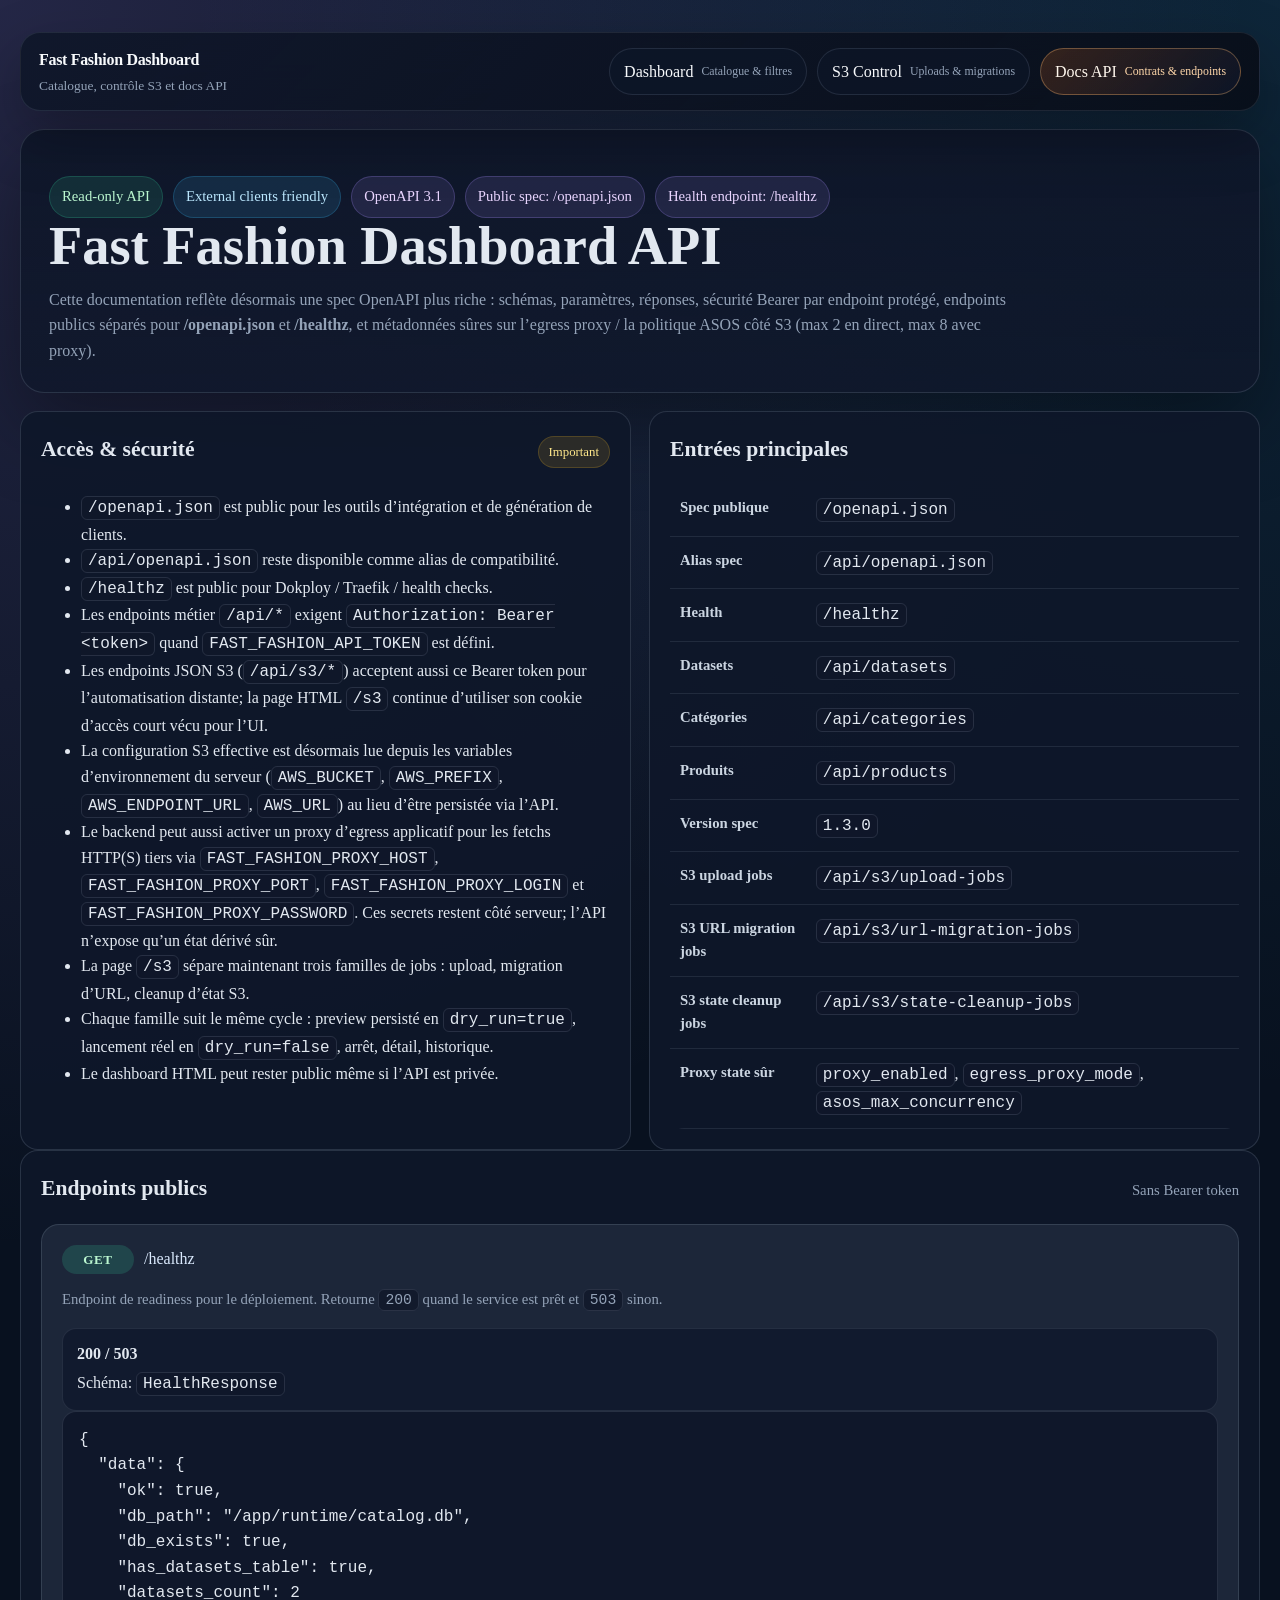
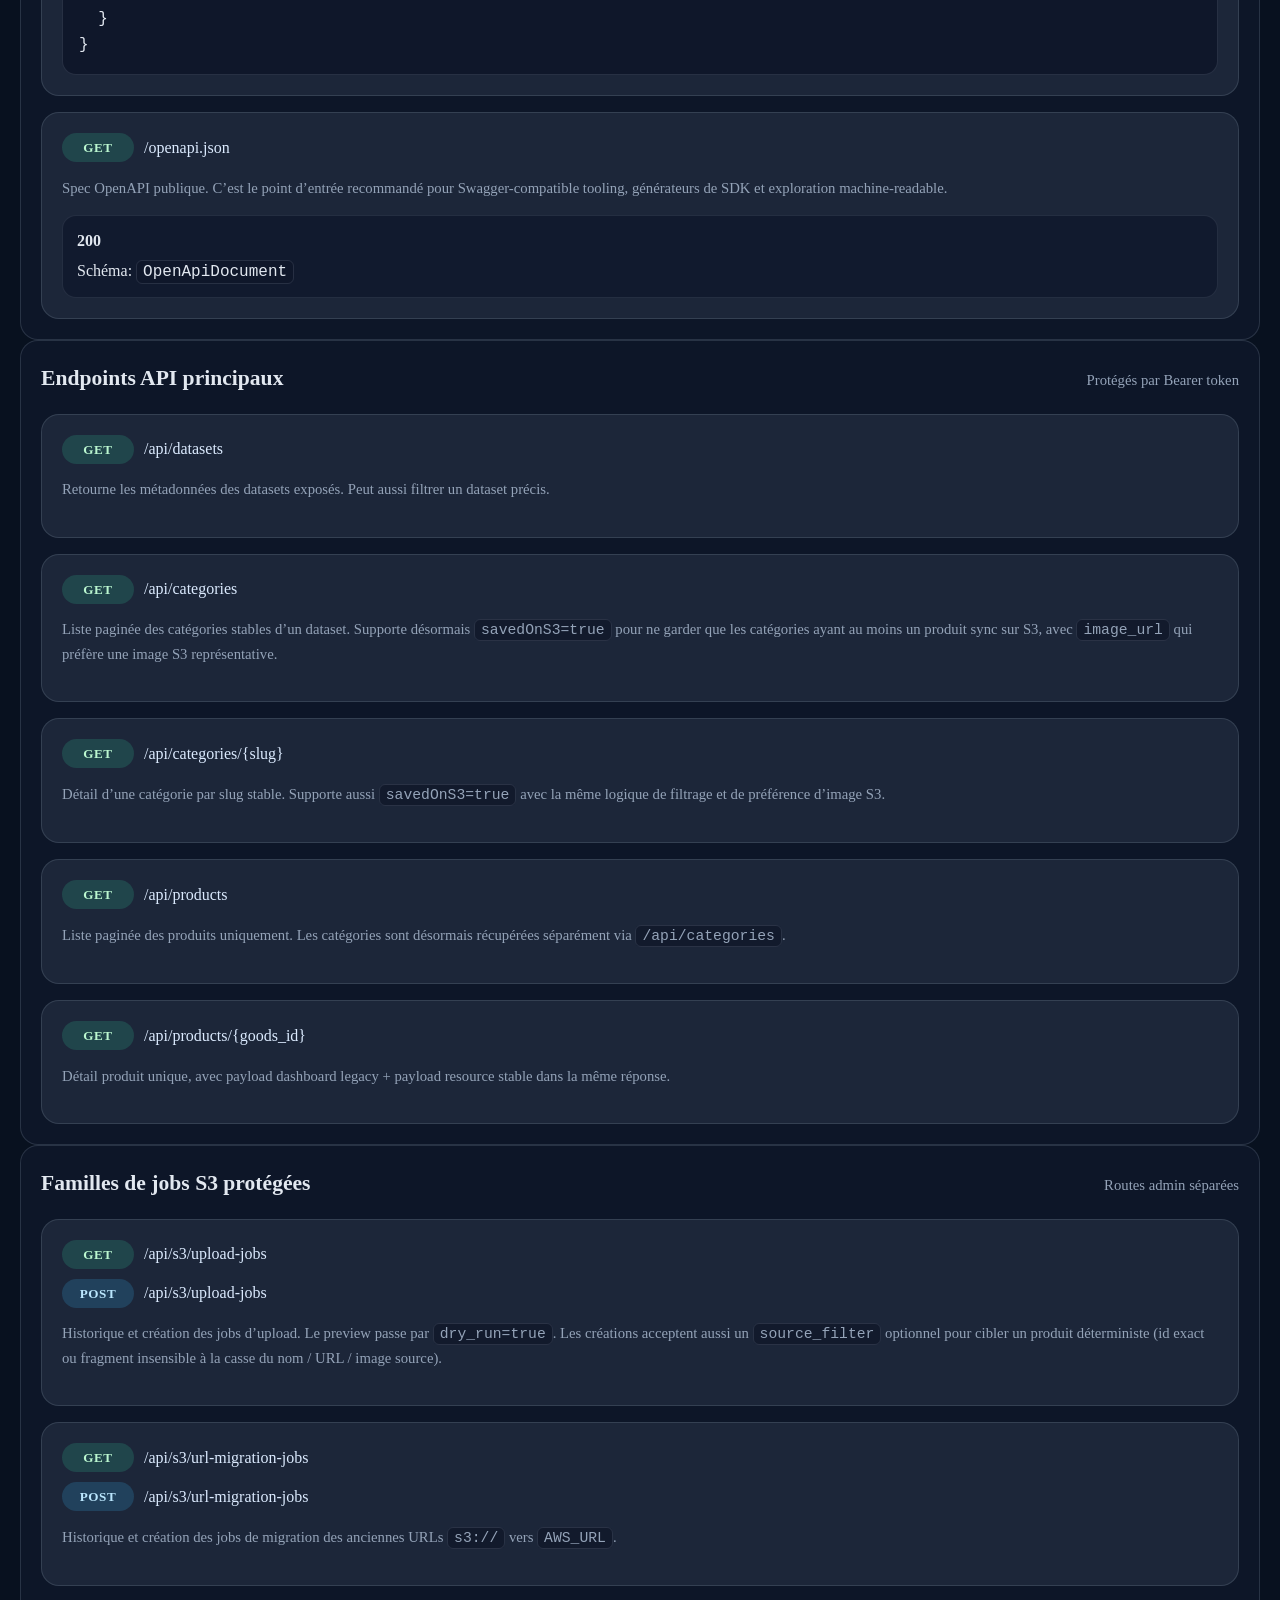
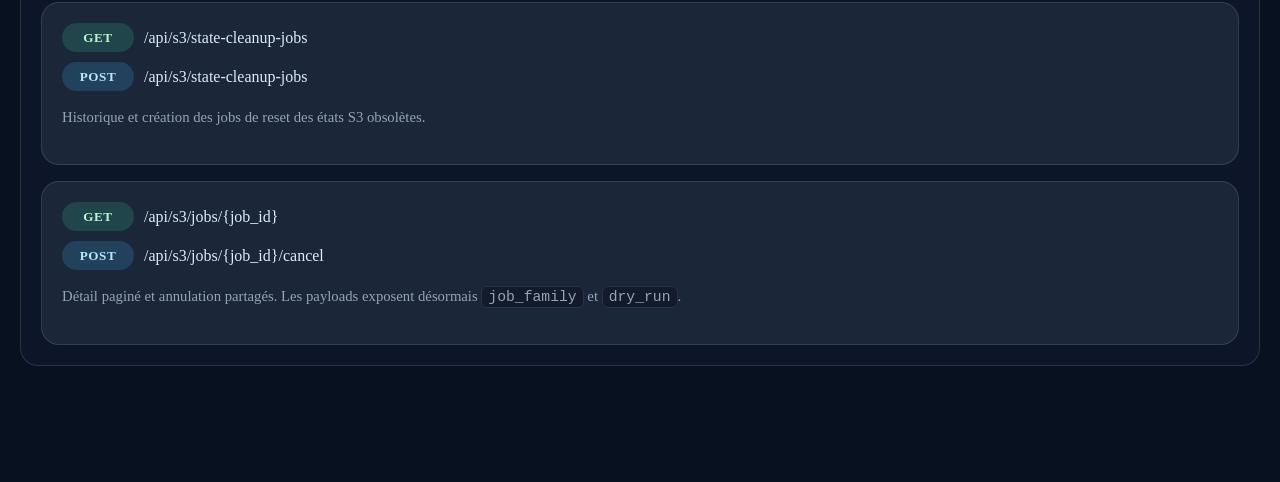
==== docs.html @ 56317b84 "Raise ASOS proxy concurrency cap to 8" ====
<!doctype html>
<html lang="fr">
  <head>
    <meta charset="utf-8" />
    <meta name="viewport" content="width=device-width, initial-scale=1" />
    <title>Fast Fashion Dashboard API Docs</title>
    <link rel="stylesheet" href="./shared-ui.css?v=20260529-2" />
    <style>
      :root {
        color-scheme: dark;
        --bg: #08111f;
        --panel: rgba(15, 23, 42, 0.92);
        --panel-2: rgba(30, 41, 59, 0.92);
        --line: rgba(148, 163, 184, 0.2);
        --text: #e2e8f0;
        --muted: #94a3b8;
        --accent: #a78bfa;
        --accent-2: #38bdf8;
        --code: #0f172a;
        --ok: #34d399;
        --warn: #fbbf24;
      }
      * { box-sizing: border-box; }
      body {
        margin: 0;
        padding: 32px 20px 60px;
        font-family: "Iowan Old Style", "Palatino Linotype", "Book Antiqua", Palatino, Georgia, serif;
        background:
          radial-gradient(circle at top left, rgba(167, 139, 250, 0.18), transparent 32%),
          radial-gradient(circle at top right, rgba(56, 189, 248, 0.12), transparent 28%),
          var(--bg);
        color: var(--text);
        line-height: 1.6;
      }
      .wrap {
        max-width: 1240px;
        margin: 0 auto;
        padding: 0 0 80px;
      }
      .hero {
        background: linear-gradient(180deg, rgba(15, 23, 42, 0.96), rgba(15, 23, 42, 0.82));
        border: 1px solid var(--line);
        border-radius: 24px;
        padding: 28px;
        box-shadow: 0 30px 80px rgba(0, 0, 0, 0.35);
      }
      .hero h1 {
        margin: 0 0 12px;
        font-size: clamp(2rem, 5vw, 3.4rem);
        line-height: 1.05;
      }
      .hero p {
        margin: 0;
        color: var(--muted);
        max-width: 980px;
      }
      .pill-row {
        display: flex;
        flex-wrap: wrap;
        gap: 10px;
        margin-top: 18px;
      }
      .pill {
        display: inline-flex;
        align-items: center;
        gap: 8px;
        padding: 8px 12px;
        border-radius: 999px;
        background: rgba(167, 139, 250, 0.12);
        border: 1px solid rgba(167, 139, 250, 0.25);
        color: #e9d5ff;
        font-size: 0.92rem;
      }
      .pill.ok { background: rgba(52, 211, 153, 0.12); border-color: rgba(52, 211, 153, 0.22); color: #bbf7d0; }
      .pill.blue { background: rgba(56, 189, 248, 0.12); border-color: rgba(56, 189, 248, 0.22); color: #bae6fd; }
      .grid {
        display: grid;
        gap: 18px;
        margin-top: 18px;
      }
      .grid.two { grid-template-columns: repeat(2, minmax(0, 1fr)); }
      .card {
        background: var(--panel);
        border: 1px solid var(--line);
        border-radius: 18px;
        padding: 20px;
      }
      .card h2, .card h3 { margin-top: 0; }
      .card h2 { font-size: 1.35rem; }
      .card h3 { font-size: 1rem; color: #f8fafc; }
      .muted { color: var(--muted); }
      code, pre { font-family: ui-monospace, SFMono-Regular, Menlo, Monaco, Consolas, monospace; }
      pre {
        margin: 0;
        overflow: auto;
        padding: 16px;
        border-radius: 14px;
        background: var(--code);
        border: 1px solid rgba(148, 163, 184, 0.18);
      }
      code.inline {
        padding: 2px 6px;
        border-radius: 6px;
        background: rgba(15, 23, 42, 0.8);
        border: 1px solid rgba(148, 163, 184, 0.18);
      }
      .table {
        width: 100%;
        border-collapse: collapse;
        overflow: hidden;
        border-radius: 14px;
      }
      .table th, .table td {
        text-align: left;
        padding: 12px 10px;
        border-bottom: 1px solid rgba(148, 163, 184, 0.14);
        vertical-align: top;
      }
      .table th { color: #cbd5e1; font-size: 0.92rem; }
      .table td { color: #e2e8f0; }
      .endpoint {
        display: flex;
        flex-wrap: wrap;
        gap: 10px;
        align-items: center;
        margin-bottom: 10px;
      }
      .method {
        display: inline-flex;
        align-items: center;
        justify-content: center;
        min-width: 72px;
        padding: 4px 10px;
        border-radius: 999px;
        font-weight: 700;
        letter-spacing: 0.04em;
        font-size: 0.82rem;
      }
      .get { background: rgba(52, 211, 153, 0.18); color: #bbf7d0; }
      .post { background: rgba(56, 189, 248, 0.18); color: #bae6fd; }
      .path { color: #dbeafe; font-size: 1rem; }
      .small { font-size: 0.92rem; }
      a { color: #93c5fd; }
      ul { margin-top: 10px; }
      .section-title {
        display: flex;
        justify-content: space-between;
        align-items: baseline;
        gap: 12px;
        flex-wrap: wrap;
      }
      .badge {
        display: inline-flex;
        align-items: center;
        gap: 6px;
        padding: 5px 10px;
        border-radius: 999px;
        background: rgba(251, 191, 36, 0.12);
        color: #fde68a;
        border: 1px solid rgba(251, 191, 36, 0.18);
        font-size: 0.8rem;
      }
      .subgrid {
        display: grid;
        gap: 16px;
      }
      .param-list,
      .response-list {
        display: grid;
        gap: 10px;
        margin-top: 14px;
      }
      .param-item,
      .response-item {
        padding: 12px 14px;
        border-radius: 14px;
        background: rgba(15, 23, 42, 0.72);
        border: 1px solid rgba(148, 163, 184, 0.14);
      }
      .param-item strong,
      .response-item strong {
        display: block;
        margin-bottom: 4px;
      }
      @media (max-width: 900px) {
        .grid.two { grid-template-columns: 1fr; }
        body { padding: 18px 14px 60px; }
      }
    </style>
  </head>
  <body>
    <div class="wrap">
      <section class="hero">
        <div class="pill-row">
          <span class="pill ok">Read-only API</span>
          <span class="pill blue">External clients friendly</span>
          <span class="pill">OpenAPI 3.1</span>
          <span class="pill">Public spec: /openapi.json</span>
          <span class="pill">Health endpoint: /healthz</span>
        </div>
        <h1>Fast Fashion Dashboard API</h1>
        <p>
          Cette documentation reflète désormais une spec OpenAPI plus riche : schémas, paramètres, réponses, sécurité Bearer par endpoint protégé,
          endpoints publics séparés pour <strong>/openapi.json</strong> et <strong>/healthz</strong>, et métadonnées sûres sur l’egress proxy / la politique ASOS côté S3 (max 2 en direct, max 8 avec proxy).
        </p>
      </section>

      <div class="grid two">
        <section class="card">
          <div class="section-title">
            <h2>Accès & sécurité</h2>
            <span class="badge">Important</span>
          </div>
          <ul>
            <li><code class="inline">/openapi.json</code> est public pour les outils d’intégration et de génération de clients.</li>
            <li><code class="inline">/api/openapi.json</code> reste disponible comme alias de compatibilité.</li>
            <li><code class="inline">/healthz</code> est public pour Dokploy / Traefik / health checks.</li>
            <li>Les endpoints métier <code class="inline">/api/*</code> exigent <code class="inline">Authorization: Bearer &lt;token&gt;</code> quand <code class="inline">FAST_FASHION_API_TOKEN</code> est défini.</li>
            <li>Les endpoints JSON S3 (<code class="inline">/api/s3/*</code>) acceptent aussi ce Bearer token pour l’automatisation distante; la page HTML <code class="inline">/s3</code> continue d’utiliser son cookie d’accès court vécu pour l’UI.</li>
            <li>La configuration S3 effective est désormais lue depuis les variables d’environnement du serveur (<code class="inline">AWS_BUCKET</code>, <code class="inline">AWS_PREFIX</code>, <code class="inline">AWS_ENDPOINT_URL</code>, <code class="inline">AWS_URL</code>) au lieu d’être persistée via l’API.</li>
            <li>Le backend peut aussi activer un proxy d’egress applicatif pour les fetchs HTTP(S) tiers via <code class="inline">FAST_FASHION_PROXY_HOST</code>, <code class="inline">FAST_FASHION_PROXY_PORT</code>, <code class="inline">FAST_FASHION_PROXY_LOGIN</code> et <code class="inline">FAST_FASHION_PROXY_PASSWORD</code>. Ces secrets restent côté serveur; l’API n’expose qu’un état dérivé sûr.</li>
            <li>La page <code class="inline">/s3</code> sépare maintenant trois familles de jobs : upload, migration d’URL, cleanup d’état S3.</li>
            <li>Chaque famille suit le même cycle : preview persisté en <code class="inline">dry_run=true</code>, lancement réel en <code class="inline">dry_run=false</code>, arrêt, détail, historique.</li>
            <li>Le dashboard HTML peut rester public même si l’API est privée.</li>
          </ul>
        </section>

        <section class="card">
          <h2>Entrées principales</h2>
          <table class="table">
            <tr><th>Spec publique</th><td><code class="inline">/openapi.json</code></td></tr>
            <tr><th>Alias spec</th><td><code class="inline">/api/openapi.json</code></td></tr>
            <tr><th>Health</th><td><code class="inline">/healthz</code></td></tr>
            <tr><th>Datasets</th><td><code class="inline">/api/datasets</code></td></tr>
            <tr><th>Catégories</th><td><code class="inline">/api/categories</code></td></tr>
            <tr><th>Produits</th><td><code class="inline">/api/products</code></td></tr>
            <tr><th>Version spec</th><td><code class="inline">1.3.0</code></td></tr>
            <tr><th>S3 upload jobs</th><td><code class="inline">/api/s3/upload-jobs</code></td></tr>
            <tr><th>S3 URL migration jobs</th><td><code class="inline">/api/s3/url-migration-jobs</code></td></tr>
            <tr><th>S3 state cleanup jobs</th><td><code class="inline">/api/s3/state-cleanup-jobs</code></td></tr>
            <tr><th>Proxy state sûr</th><td><code class="inline">proxy_enabled</code>, <code class="inline">egress_proxy_mode</code>, <code class="inline">asos_max_concurrency</code></td></tr>
          </table>
        </section>
      </div>

      <section class="card">
        <div class="section-title">
          <h2>Endpoints publics</h2>
          <span class="muted small">Sans Bearer token</span>
        </div>
        <div class="subgrid">
          <article class="card" style="background: var(--panel-2);">
            <div class="endpoint"><span class="method get">GET</span><span class="path">/healthz</span></div>
            <p class="muted small">Endpoint de readiness pour le déploiement. Retourne <code class="inline">200</code> quand le service est prêt et <code class="inline">503</code> sinon.</p>
            <div class="response-list">
              <div class="response-item"><strong>200 / 503</strong><span>Schéma: <code class="inline">HealthResponse</code></span></div>
            </div>
            <pre>{
  "data": {
    "ok": true,
    "db_path": "/app/runtime/catalog.db",
    "db_exists": true,
    "has_datasets_table": true,
    "datasets_count": 2
  }
}</pre>
          </article>

          <article class="card" style="background: var(--panel-2);">
            <div class="endpoint"><span class="method get">GET</span><span class="path">/openapi.json</span></div>
            <p class="muted small">Spec OpenAPI publique. C’est le point d’entrée recommandé pour Swagger-compatible tooling, générateurs de SDK et exploration machine-readable.</p>
            <div class="response-list">
              <div class="response-item"><strong>200</strong><span>Schéma: <code class="inline">OpenApiDocument</code></span></div>
            </div>
          </article>
        </div>
      </section>

      <section class="card">
        <div class="section-title">
          <h2>Endpoints API principaux</h2>
          <span class="muted small">Protégés par Bearer token</span>
        </div>
        <div class="subgrid">
          <article class="card" style="background: var(--panel-2);">
            <div class="endpoint"><span class="method get">GET</span><span class="path">/api/datasets</span></div>
            <p class="muted small">Retourne les métadonnées des datasets exposés. Peut aussi filtrer un dataset précis.</p>
          </article>

          <article class="card" style="background: var(--panel-2);">
            <div class="endpoint"><span class="method get">GET</span><span class="path">/api/categories</span></div>
            <p class="muted small">Liste paginée des catégories stables d’un dataset. Supporte désormais <code class="inline">savedOnS3=true</code> pour ne garder que les catégories ayant au moins un produit sync sur S3, avec <code class="inline">image_url</code> qui préfère une image S3 représentative.</p>
          </article>

          <article class="card" style="background: var(--panel-2);">
            <div class="endpoint"><span class="method get">GET</span><span class="path">/api/categories/{slug}</span></div>
            <p class="muted small">Détail d’une catégorie par slug stable. Supporte aussi <code class="inline">savedOnS3=true</code> avec la même logique de filtrage et de préférence d’image S3.</p>
          </article>

          <article class="card" style="background: var(--panel-2);">
            <div class="endpoint"><span class="method get">GET</span><span class="path">/api/products</span></div>
            <p class="muted small">Liste paginée des produits uniquement. Les catégories sont désormais récupérées séparément via <code class="inline">/api/categories</code>.</p>
          </article>

          <article class="card" style="background: var(--panel-2);">
            <div class="endpoint"><span class="method get">GET</span><span class="path">/api/products/{goods_id}</span></div>
            <p class="muted small">Détail produit unique, avec payload dashboard legacy + payload resource stable dans la même réponse.</p>
          </article>
        </div>
      </section>

      <section class="card">
        <div class="section-title">
          <h2>Familles de jobs S3 protégées</h2>
          <span class="muted small">Routes admin séparées</span>
        </div>
        <div class="subgrid">
          <article class="card" style="background: var(--panel-2);">
            <div class="endpoint"><span class="method get">GET</span><span class="path">/api/s3/upload-jobs</span></div>
            <div class="endpoint"><span class="method post">POST</span><span class="path">/api/s3/upload-jobs</span></div>
            <p class="muted small">Historique et création des jobs d’upload. Le preview passe par <code class="inline">dry_run=true</code>. Les créations acceptent aussi un <code class="inline">source_filter</code> optionnel pour cibler un produit déterministe (id exact ou fragment insensible à la casse du nom / URL / image source).</p>
          </article>
          <article class="card" style="background: var(--panel-2);">
            <div class="endpoint"><span class="method get">GET</span><span class="path">/api/s3/url-migration-jobs</span></div>
            <div class="endpoint"><span class="method post">POST</span><span class="path">/api/s3/url-migration-jobs</span></div>
            <p class="muted small">Historique et création des jobs de migration des anciennes URLs <code class="inline">s3://</code> vers <code class="inline">AWS_URL</code>.</p>
          </article>
          <article class="card" style="background: var(--panel-2);">
            <div class="endpoint"><span class="method get">GET</span><span class="path">/api/s3/state-cleanup-jobs</span></div>
            <div class="endpoint"><span class="method post">POST</span><span class="path">/api/s3/state-cleanup-jobs</span></div>
            <p class="muted small">Historique et création des jobs de reset des états S3 obsolètes.</p>
          </article>
          <article class="card" style="background: var(--panel-2);">
            <div class="endpoint"><span class="method get">GET</span><span class="path">/api/s3/jobs/{job_id}</span></div>
            <div class="endpoint"><span class="method post">POST</span><span class="path">/api/s3/jobs/{job_id}/cancel</span></div>
            <p class="muted small">Détail paginé et annulation partagés. Les payloads exposent désormais <code class="inline">job_family</code> et <code class="inline">dry_run</code>.</p>
          </article>
        </div>
      </section>
    </div>

    <script src="./shared-ui.js?v=20260529-2"></script>
    <script>
      renderGlobalNav('docs');
    </script>
  </body>
</html>
---- shared-ui.css ----
:root {
  --nav-bg: rgba(8, 12, 22, 0.84);
  --nav-line: rgba(148, 163, 184, 0.14);
  --nav-text: #f8fafc;
  --nav-muted: #94a3b8;
  --nav-accent: #fdba74;
}

.global-nav-shell {
  position: sticky;
  top: 14px;
  z-index: 60;
  margin: 0 auto 18px;
}

.global-nav {
  max-width: 1440px;
  margin: 0 auto;
  display: flex;
  align-items: center;
  justify-content: space-between;
  gap: 16px;
  flex-wrap: wrap;
  padding: 14px 18px;
  border-radius: 20px;
  border: 1px solid var(--nav-line);
  background: linear-gradient(135deg, rgba(15, 23, 42, 0.94), var(--nav-bg));
  box-shadow: 0 24px 60px rgba(0, 0, 0, 0.28);
  backdrop-filter: blur(18px);
}

.global-nav-brand {
  display: grid;
  gap: 2px;
  min-width: 210px;
}

.global-nav-brand strong {
  color: var(--nav-text);
  font-size: 1rem;
  letter-spacing: -0.02em;
}

.global-nav-brand span {
  color: var(--nav-muted);
  font-size: 0.84rem;
}

.global-nav-links {
  display: flex;
  gap: 10px;
  flex-wrap: wrap;
}

.global-nav-link {
  display: inline-flex;
  align-items: center;
  gap: 8px;
  padding: 10px 14px;
  border-radius: 999px;
  color: var(--nav-text);
  text-decoration: none;
  border: 1px solid rgba(148, 163, 184, 0.16);
  background: rgba(15, 23, 42, 0.66);
  transition: transform 140ms ease, background 140ms ease, border-color 140ms ease, color 140ms ease;
}

.global-nav-link:hover {
  transform: translateY(-1px);
  border-color: rgba(253, 186, 116, 0.3);
  background: rgba(15, 23, 42, 0.9);
}

.global-nav-link.is-active {
  border-color: rgba(253, 186, 116, 0.34);
  background: linear-gradient(135deg, rgba(249, 115, 22, 0.18), rgba(15, 23, 42, 0.78));
  color: #fff7ed;
}

.global-nav-link small {
  color: var(--nav-muted);
  font-size: 0.74rem;
}

.global-nav-link.is-active small {
  color: #fed7aa;
}

.auth-form,
.auth-stack {
  display: grid;
  gap: 12px;
}

.secret-field {
  display: grid;
  grid-template-columns: minmax(0, 1fr) auto;
  gap: 10px;
  align-items: center;
}

.secret-field input {
  min-width: 0;
}

.secret-toggle {
  min-width: 108px;
  white-space: nowrap;
}

button.is-loading,
.button-like.is-loading {
  position: relative;
  cursor: progress;
}

button.is-loading::after,
.button-like.is-loading::after {
  content: '';
  width: 14px;
  height: 14px;
  border-radius: 50%;
  border: 2px solid rgba(255, 255, 255, 0.2);
  border-top-color: currentColor;
  display: inline-block;
  margin-left: 10px;
  vertical-align: -2px;
  animation: shared-spin 0.85s linear infinite;
}

button:disabled,
input:disabled,
select:disabled,
textarea:disabled {
  opacity: 0.66;
  cursor: not-allowed;
}

.tabs {
  display: inline-flex;
  align-items: center;
  gap: 8px;
  padding: 8px;
  border-radius: 18px;
  background: rgba(15, 23, 42, 0.72);
  border: 1px solid rgba(148, 163, 184, 0.14);
}

.tab-button {
  border: 1px solid transparent;
  border-radius: 14px;
  padding: 12px 16px;
  min-width: 180px;
  background: transparent;
  color: inherit;
  transition: transform 120ms ease, border-color 120ms ease, background 120ms ease;
}

.tab-button:hover {
  transform: translateY(-1px);
  border-color: rgba(253, 186, 116, 0.22);
}

.tab-button.is-active {
  background: linear-gradient(135deg, rgba(249, 115, 22, 0.16), rgba(15, 23, 42, 0.88));
  border-color: rgba(253, 186, 116, 0.28);
}

.tab-button strong,
.tab-button span {
  display: block;
}

.tab-button span {
  margin-top: 4px;
  color: var(--nav-muted);
  font-size: 0.82rem;
}

.tab-panel {
  display: none;
}

.tab-panel.is-active {
  display: block;
}

.visually-hidden {
  position: absolute !important;
  width: 1px;
  height: 1px;
  padding: 0;
  margin: -1px;
  overflow: hidden;
  clip: rect(0, 0, 0, 0);
  white-space: nowrap;
  border: 0;
}

@keyframes shared-spin {
  to { transform: rotate(360deg); }
}

@media (max-width: 900px) {
  .global-nav {
    padding: 12px 14px;
  }

  .global-nav-links {
    width: 100%;
  }

  .global-nav-link {
    flex: 1 1 180px;
    justify-content: center;
  }

  .secret-field {
    grid-template-columns: 1fr;
  }

  .secret-toggle,
  .tab-button {
    min-width: 0;
    width: 100%;
  }

  .tabs {
    width: 100%;
    display: grid;
  }
}
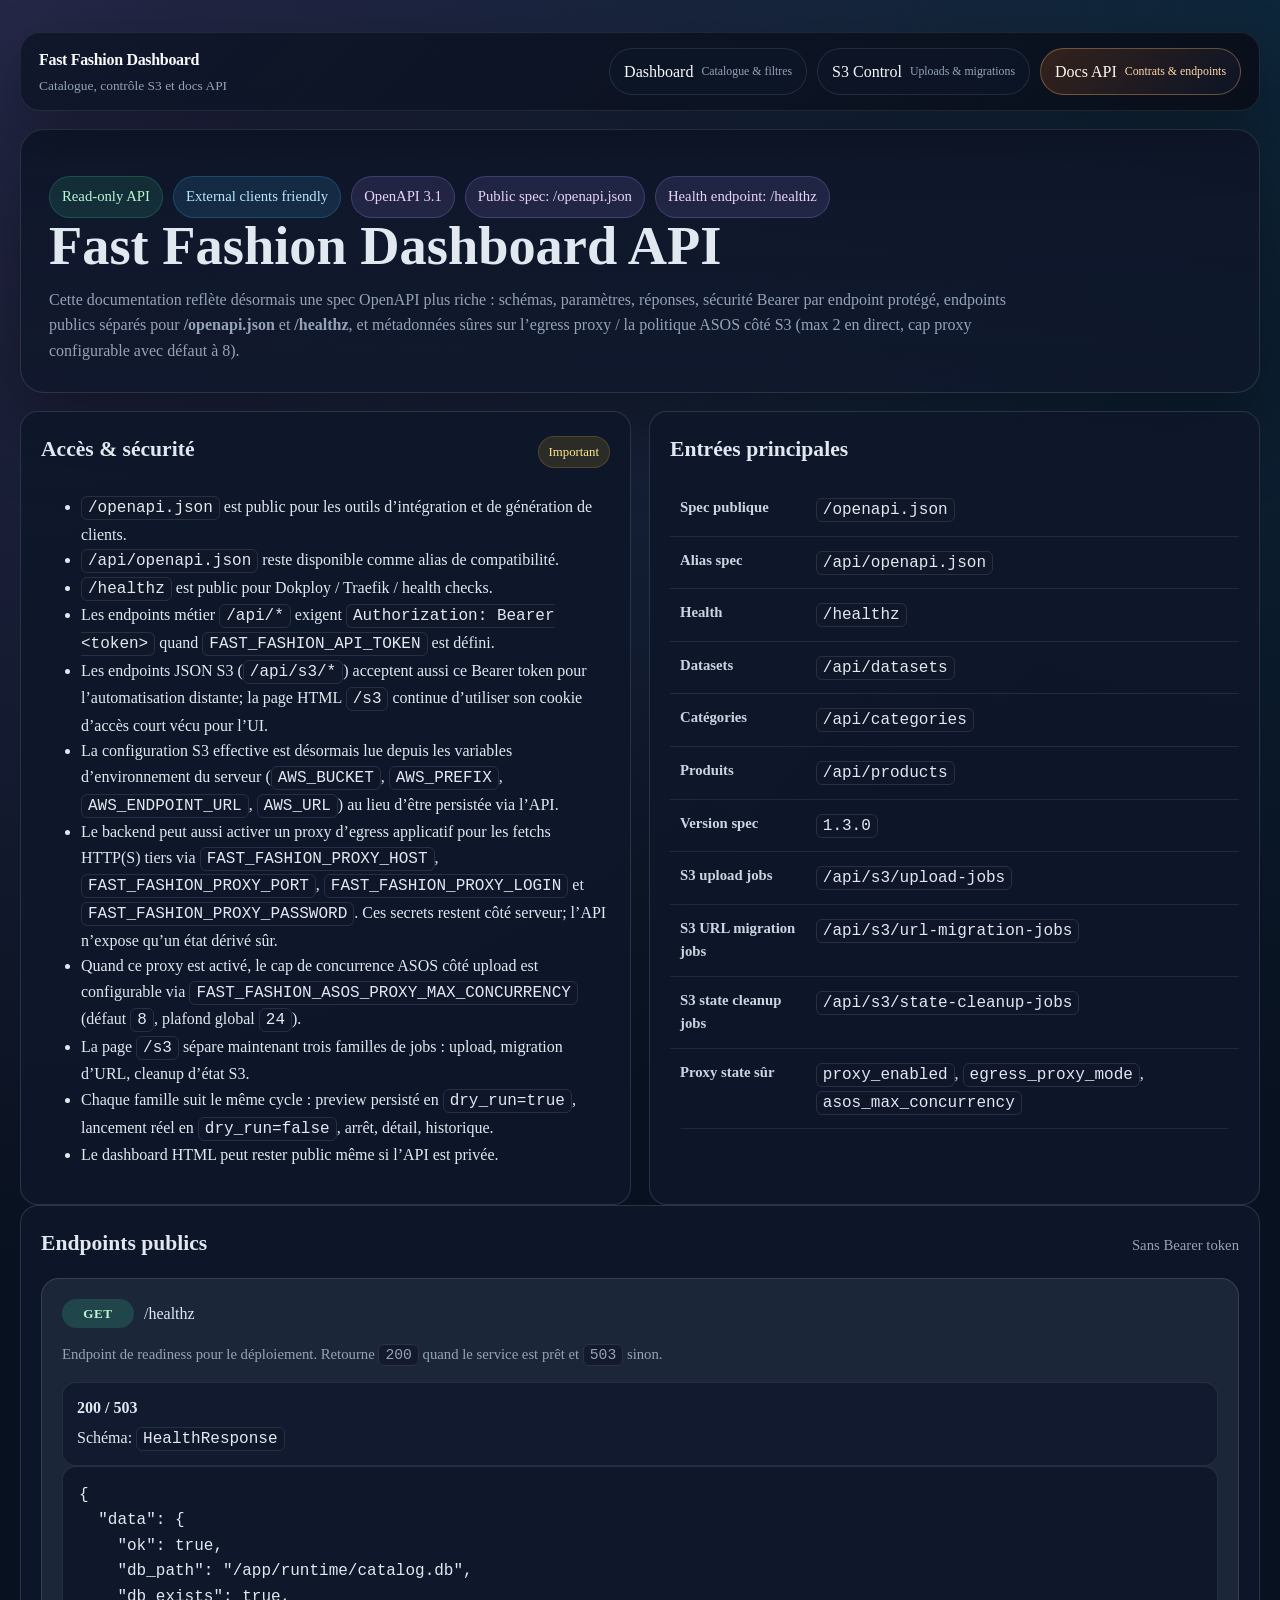
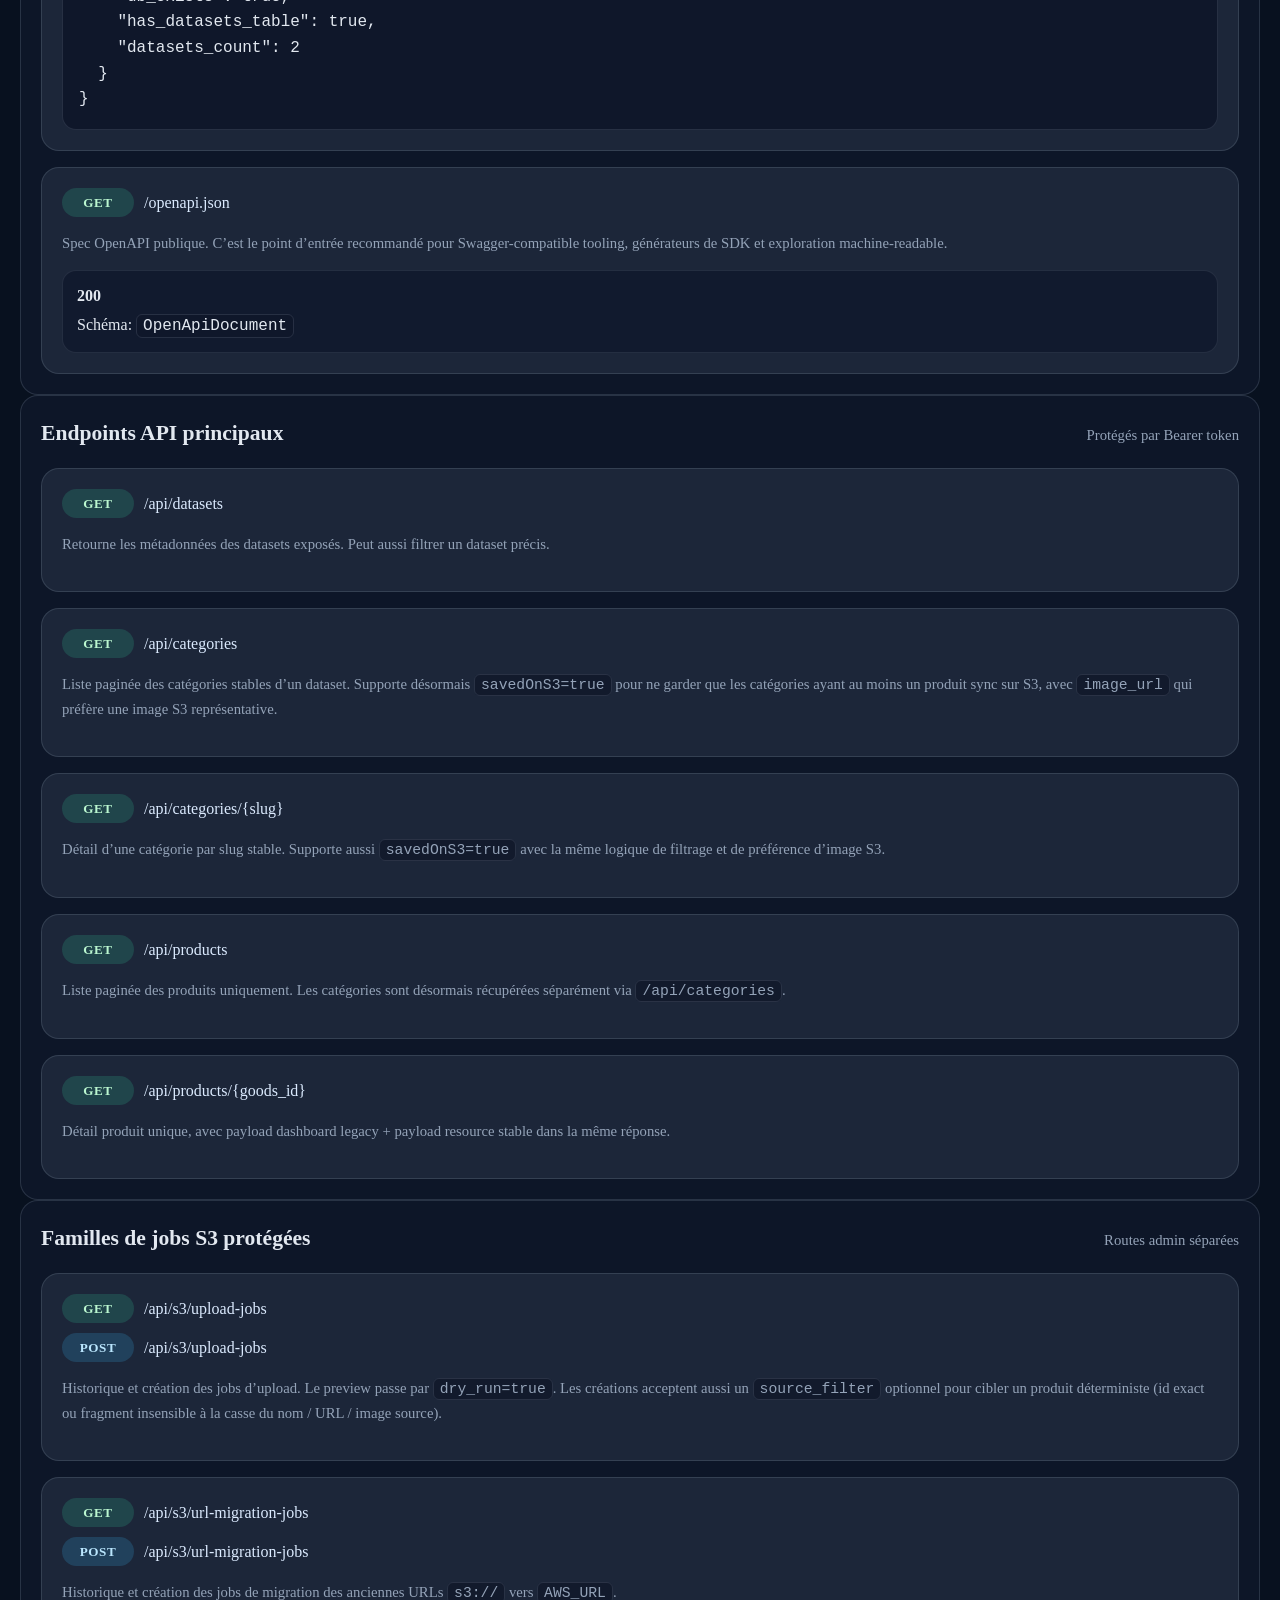
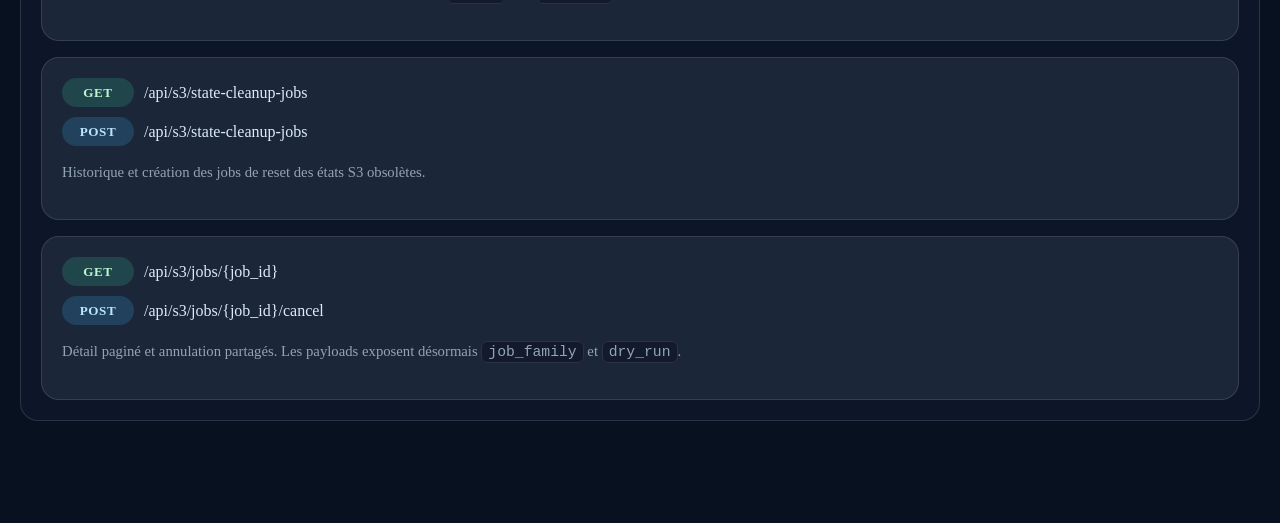
==== commit b73db686: "Make ASOS proxy concurrency cap configurable" ====
--- a/docs.html
+++ b/docs.html
@@ -201,7 +201,7 @@
         <h1>Fast Fashion Dashboard API</h1>
         <p>
           Cette documentation reflète désormais une spec OpenAPI plus riche : schémas, paramètres, réponses, sécurité Bearer par endpoint protégé,
-          endpoints publics séparés pour <strong>/openapi.json</strong> et <strong>/healthz</strong>, et métadonnées sûres sur l’egress proxy / la politique ASOS côté S3 (max 2 en direct, max 8 avec proxy).
+          endpoints publics séparés pour <strong>/openapi.json</strong> et <strong>/healthz</strong>, et métadonnées sûres sur l’egress proxy / la politique ASOS côté S3 (max 2 en direct, cap proxy configurable avec défaut à 8).
         </p>
       </section>
 
@@ -219,6 +219,7 @@
             <li>Les endpoints JSON S3 (<code class="inline">/api/s3/*</code>) acceptent aussi ce Bearer token pour l’automatisation distante; la page HTML <code class="inline">/s3</code> continue d’utiliser son cookie d’accès court vécu pour l’UI.</li>
             <li>La configuration S3 effective est désormais lue depuis les variables d’environnement du serveur (<code class="inline">AWS_BUCKET</code>, <code class="inline">AWS_PREFIX</code>, <code class="inline">AWS_ENDPOINT_URL</code>, <code class="inline">AWS_URL</code>) au lieu d’être persistée via l’API.</li>
             <li>Le backend peut aussi activer un proxy d’egress applicatif pour les fetchs HTTP(S) tiers via <code class="inline">FAST_FASHION_PROXY_HOST</code>, <code class="inline">FAST_FASHION_PROXY_PORT</code>, <code class="inline">FAST_FASHION_PROXY_LOGIN</code> et <code class="inline">FAST_FASHION_PROXY_PASSWORD</code>. Ces secrets restent côté serveur; l’API n’expose qu’un état dérivé sûr.</li>
+            <li>Quand ce proxy est activé, le cap de concurrence ASOS côté upload est configurable via <code class="inline">FAST_FASHION_ASOS_PROXY_MAX_CONCURRENCY</code> (défaut <code class="inline">8</code>, plafond global <code class="inline">24</code>).</li>
             <li>La page <code class="inline">/s3</code> sépare maintenant trois familles de jobs : upload, migration d’URL, cleanup d’état S3.</li>
             <li>Chaque famille suit le même cycle : preview persisté en <code class="inline">dry_run=true</code>, lancement réel en <code class="inline">dry_run=false</code>, arrêt, détail, historique.</li>
             <li>Le dashboard HTML peut rester public même si l’API est privée.</li>
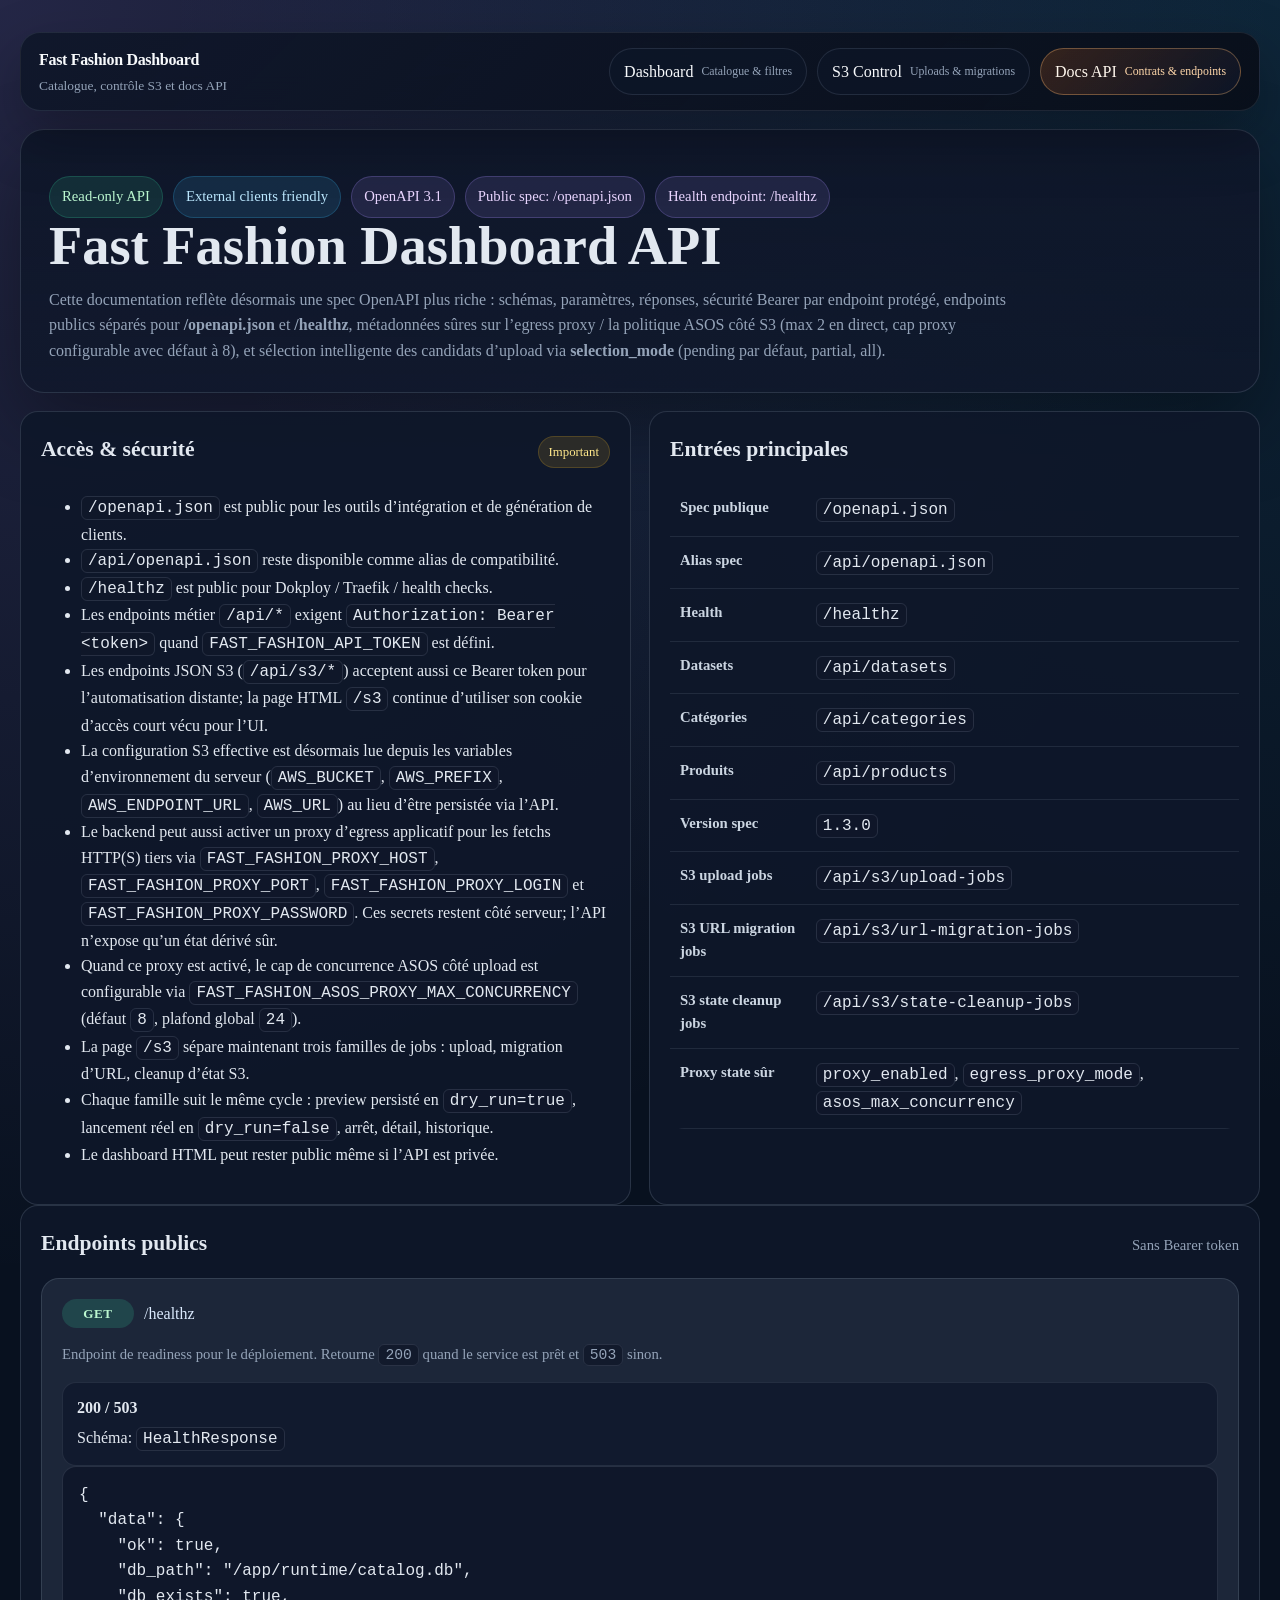
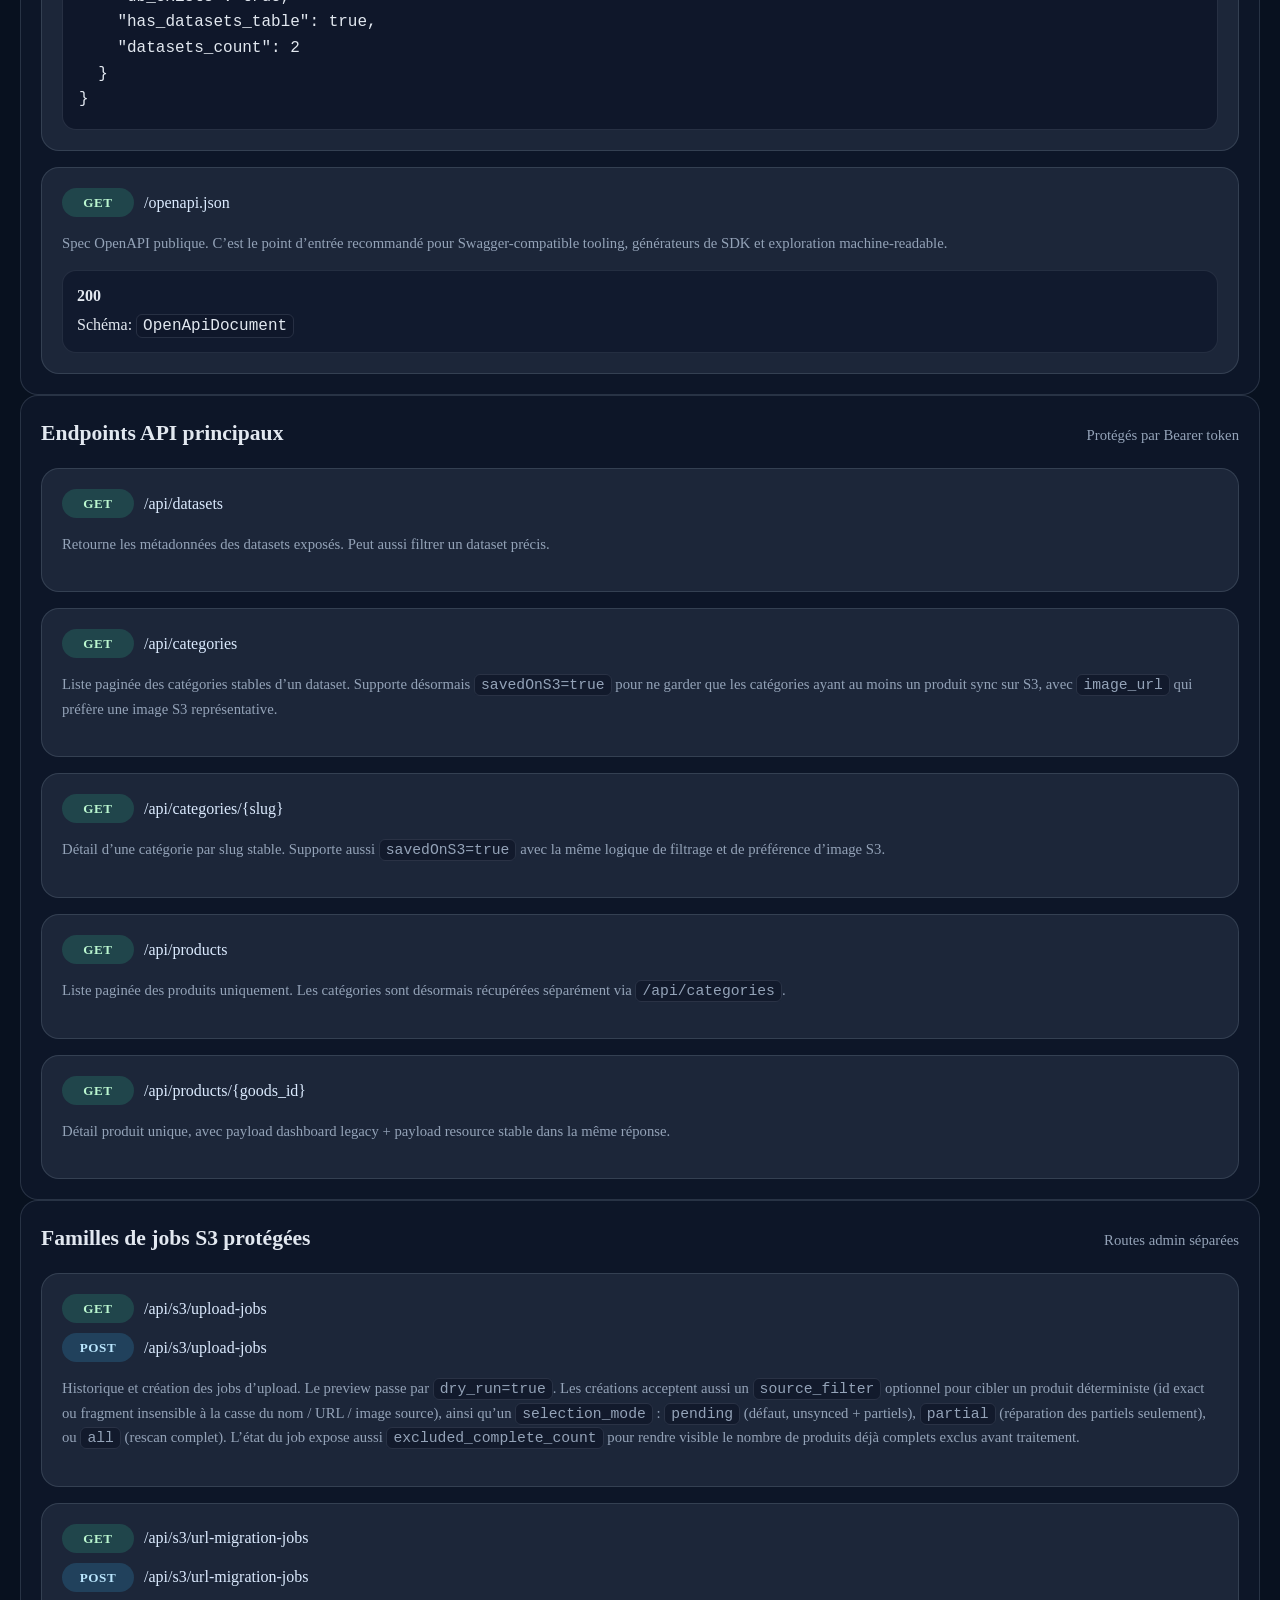
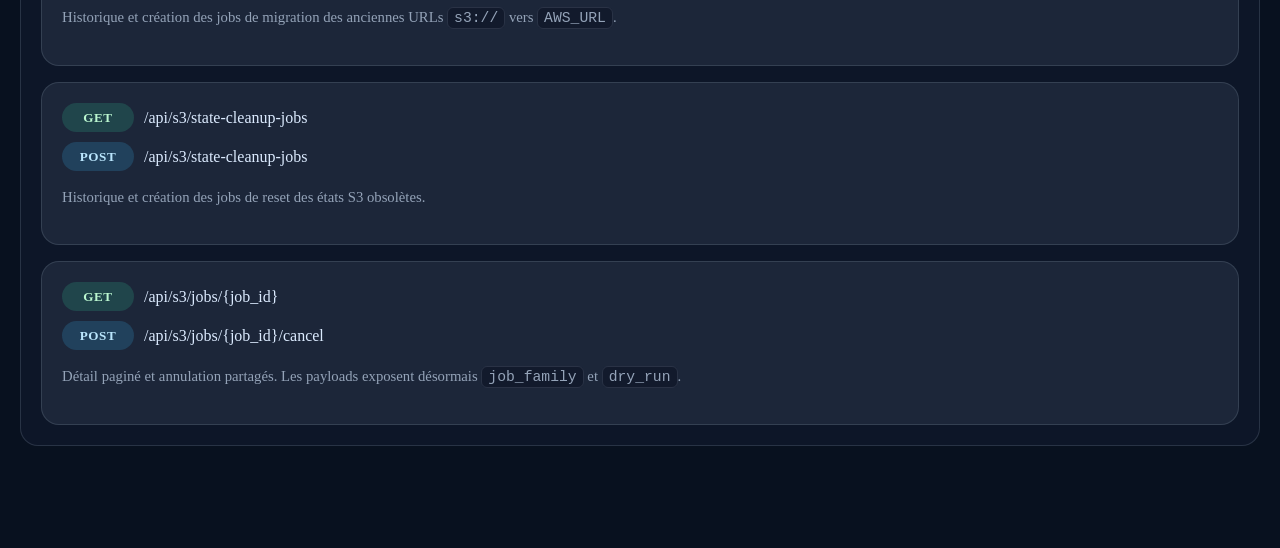
==== commit fee65b30: "Show excluded complete products in S3 upload jobs" ====
--- a/docs.html
+++ b/docs.html
@@ -201,7 +201,8 @@
         <h1>Fast Fashion Dashboard API</h1>
         <p>
           Cette documentation reflète désormais une spec OpenAPI plus riche : schémas, paramètres, réponses, sécurité Bearer par endpoint protégé,
-          endpoints publics séparés pour <strong>/openapi.json</strong> et <strong>/healthz</strong>, et métadonnées sûres sur l’egress proxy / la politique ASOS côté S3 (max 2 en direct, cap proxy configurable avec défaut à 8).
+          endpoints publics séparés pour <strong>/openapi.json</strong> et <strong>/healthz</strong>, métadonnées sûres sur l’egress proxy / la politique ASOS côté S3 (max 2 en direct, cap proxy configurable avec défaut à 8),
+          et sélection intelligente des candidats d’upload via <strong>selection_mode</strong> (pending par défaut, partial, all).
         </p>
       </section>
 
@@ -319,7 +320,7 @@
           <article class="card" style="background: var(--panel-2);">
             <div class="endpoint"><span class="method get">GET</span><span class="path">/api/s3/upload-jobs</span></div>
             <div class="endpoint"><span class="method post">POST</span><span class="path">/api/s3/upload-jobs</span></div>
-            <p class="muted small">Historique et création des jobs d’upload. Le preview passe par <code class="inline">dry_run=true</code>. Les créations acceptent aussi un <code class="inline">source_filter</code> optionnel pour cibler un produit déterministe (id exact ou fragment insensible à la casse du nom / URL / image source).</p>
+            <p class="muted small">Historique et création des jobs d’upload. Le preview passe par <code class="inline">dry_run=true</code>. Les créations acceptent aussi un <code class="inline">source_filter</code> optionnel pour cibler un produit déterministe (id exact ou fragment insensible à la casse du nom / URL / image source), ainsi qu’un <code class="inline">selection_mode</code> : <code class="inline">pending</code> (défaut, unsynced + partiels), <code class="inline">partial</code> (réparation des partiels seulement), ou <code class="inline">all</code> (rescan complet). L’état du job expose aussi <code class="inline">excluded_complete_count</code> pour rendre visible le nombre de produits déjà complets exclus avant traitement.</p>
           </article>
           <article class="card" style="background: var(--panel-2);">
             <div class="endpoint"><span class="method get">GET</span><span class="path">/api/s3/url-migration-jobs</span></div>
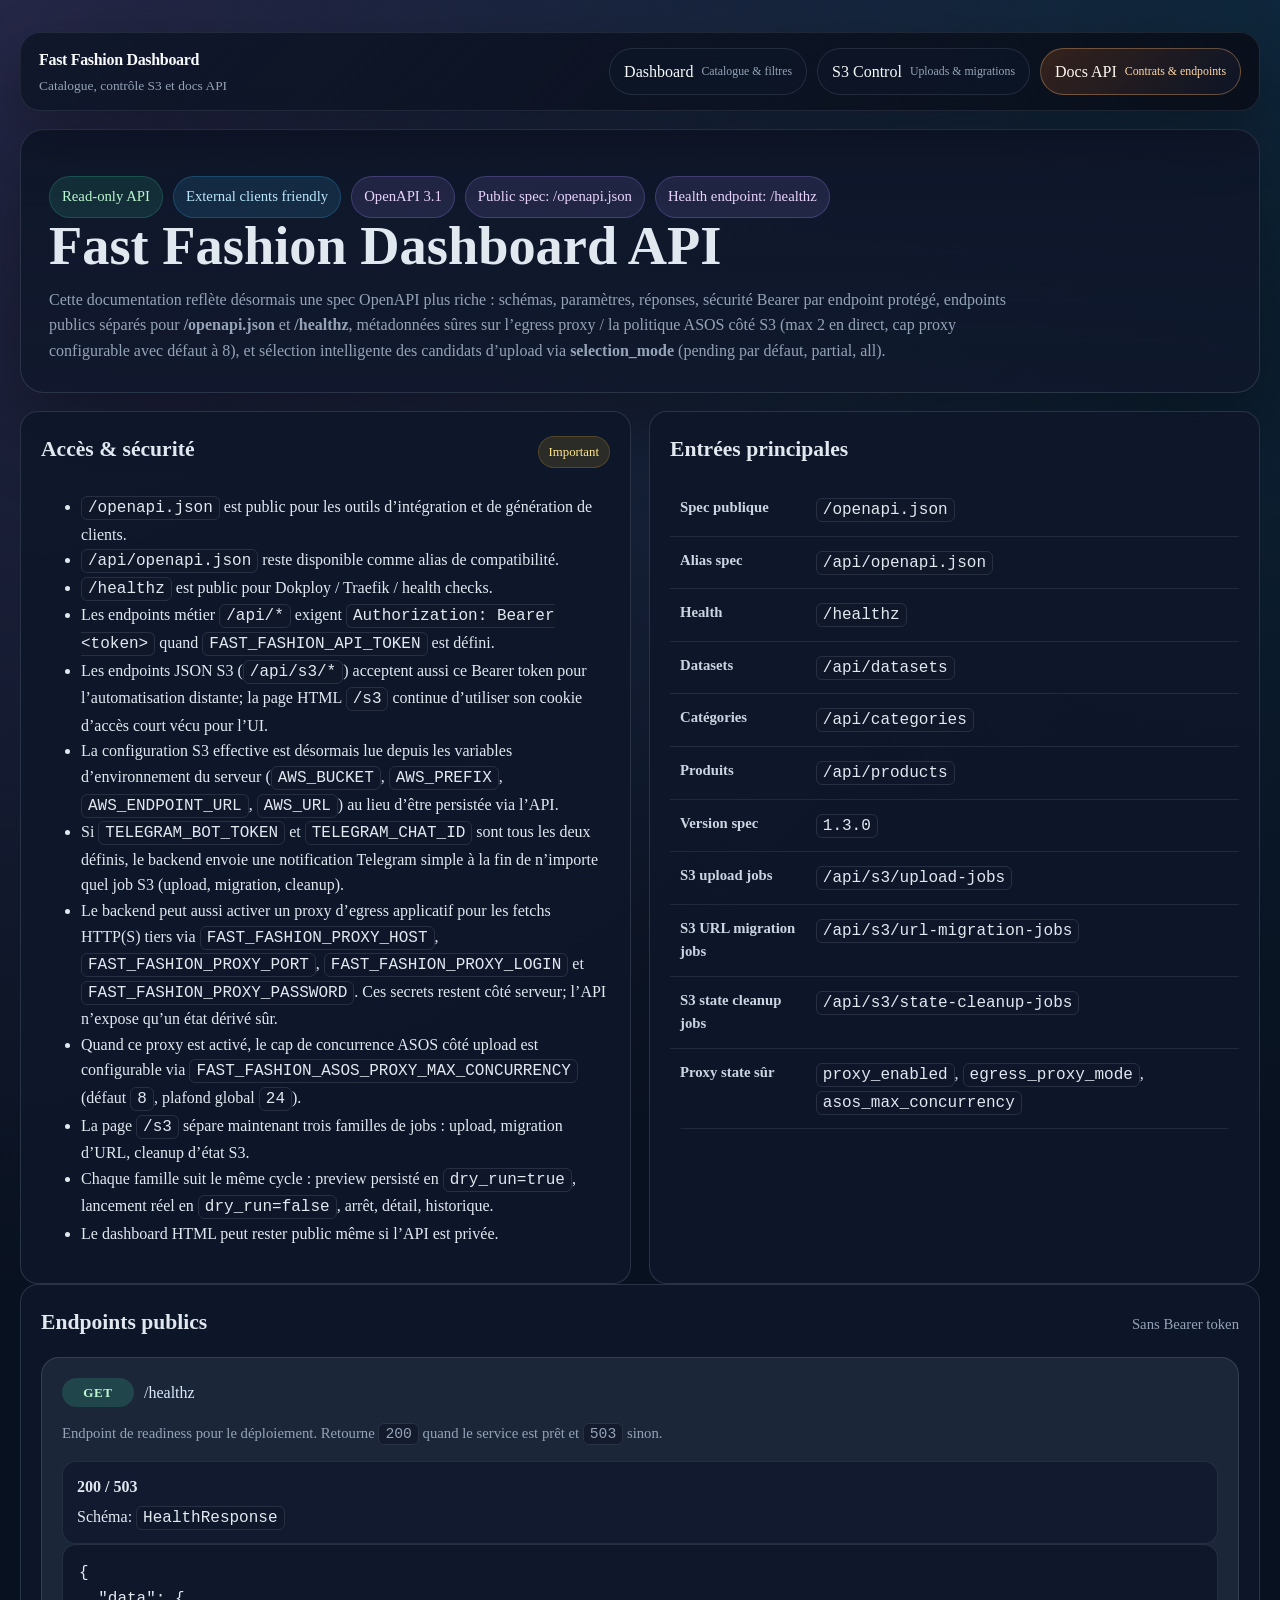
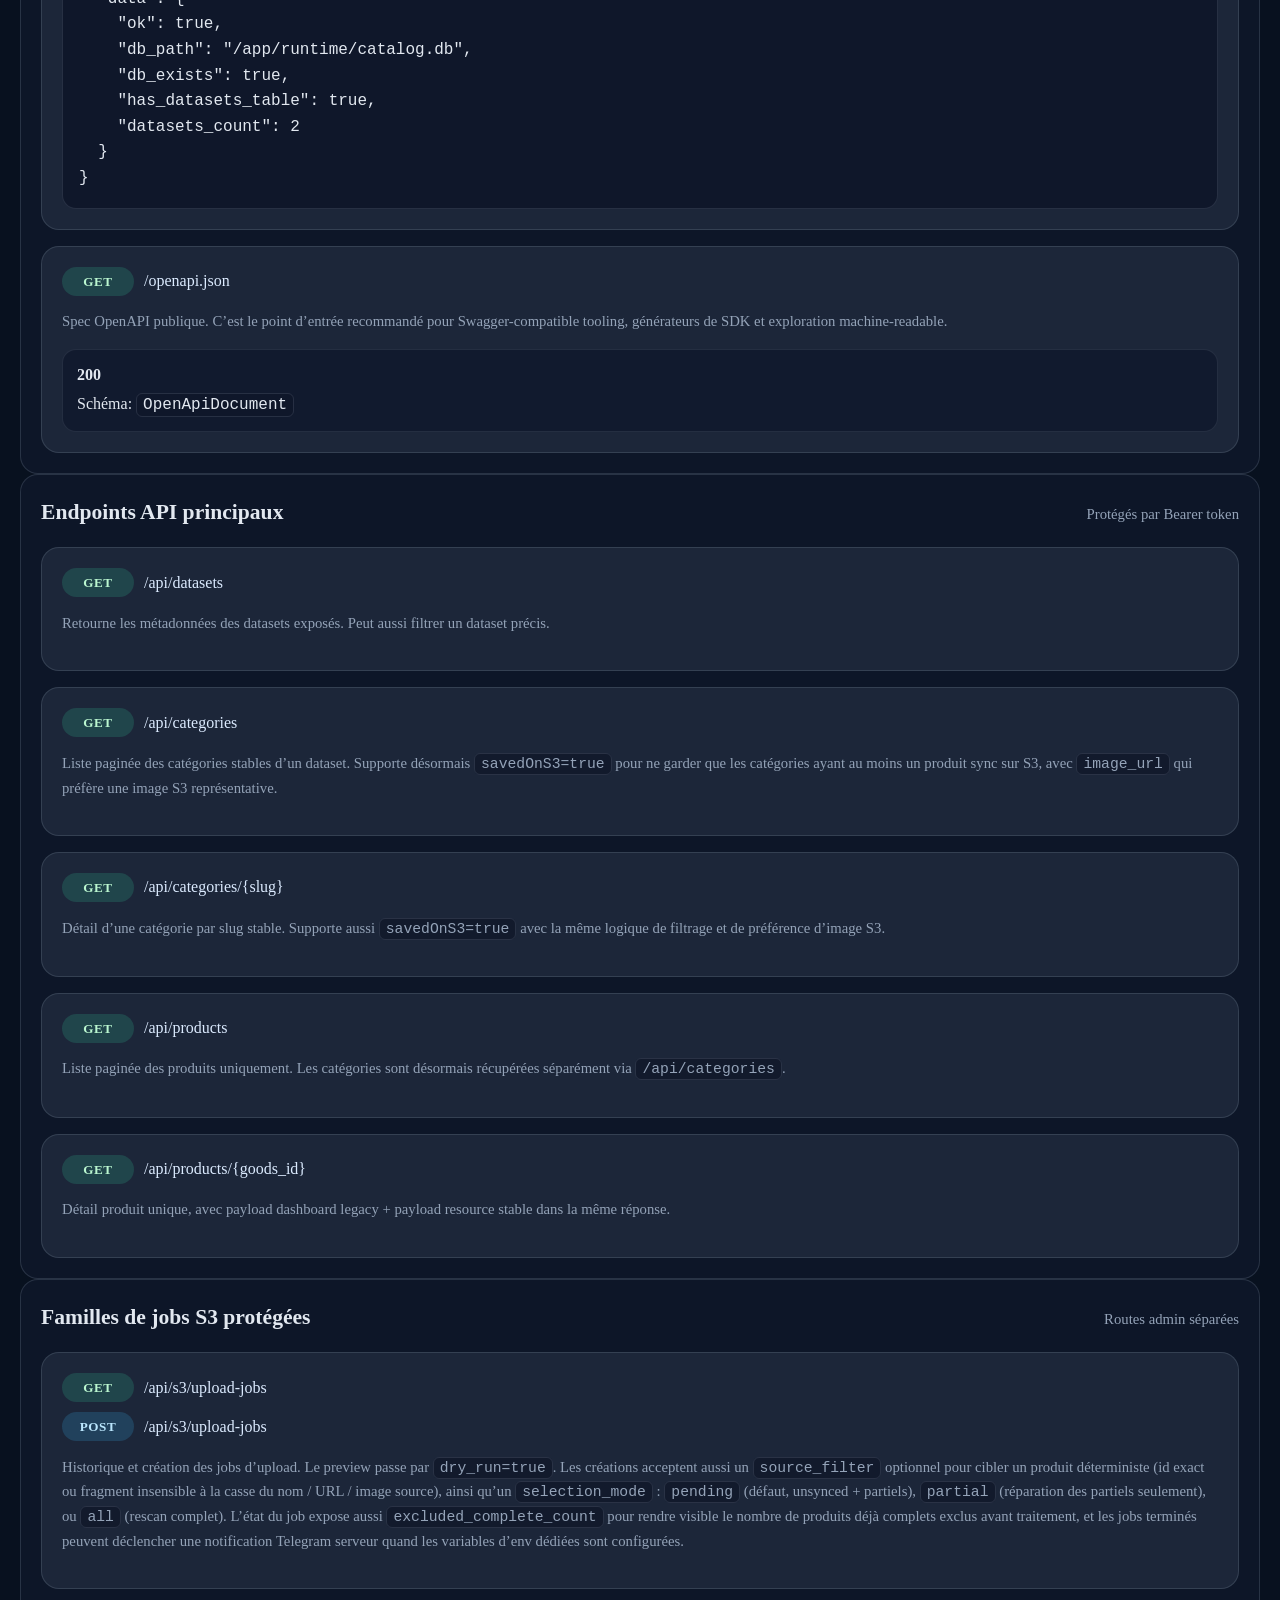
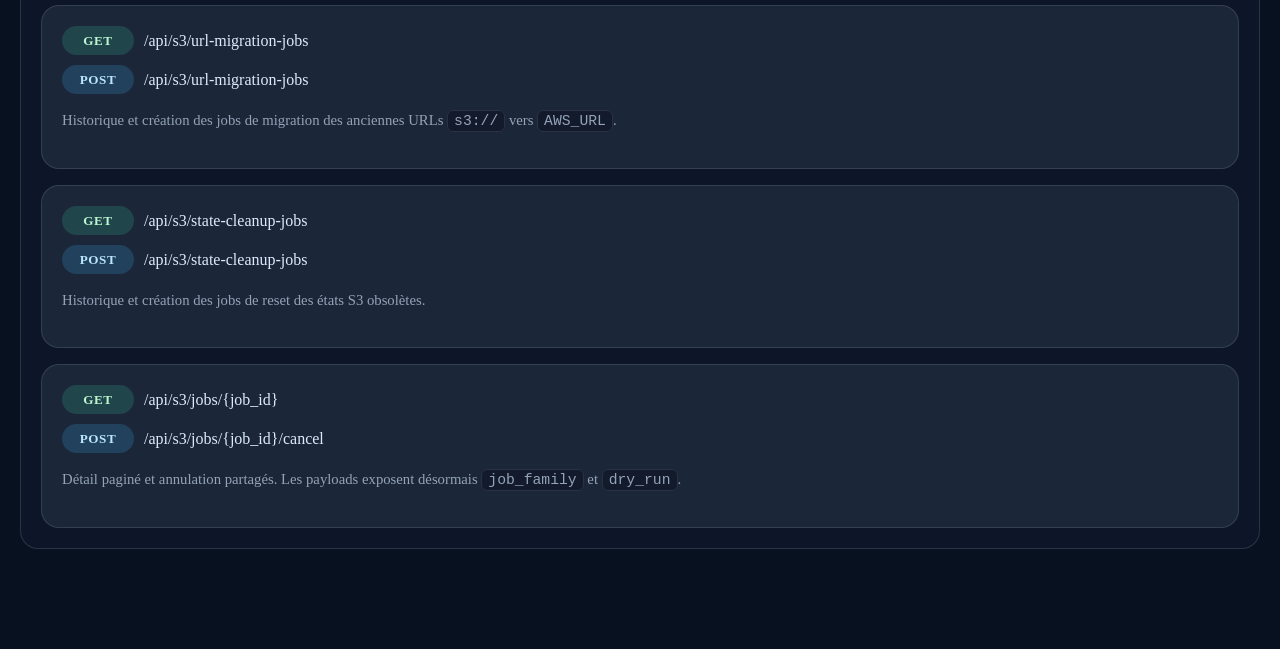
==== commit 9e7ad8a7: "Add Telegram notifications for finished S3 jobs" ====
--- a/docs.html
+++ b/docs.html
@@ -219,6 +219,7 @@
             <li>Les endpoints métier <code class="inline">/api/*</code> exigent <code class="inline">Authorization: Bearer &lt;token&gt;</code> quand <code class="inline">FAST_FASHION_API_TOKEN</code> est défini.</li>
             <li>Les endpoints JSON S3 (<code class="inline">/api/s3/*</code>) acceptent aussi ce Bearer token pour l’automatisation distante; la page HTML <code class="inline">/s3</code> continue d’utiliser son cookie d’accès court vécu pour l’UI.</li>
             <li>La configuration S3 effective est désormais lue depuis les variables d’environnement du serveur (<code class="inline">AWS_BUCKET</code>, <code class="inline">AWS_PREFIX</code>, <code class="inline">AWS_ENDPOINT_URL</code>, <code class="inline">AWS_URL</code>) au lieu d’être persistée via l’API.</li>
+            <li>Si <code class="inline">TELEGRAM_BOT_TOKEN</code> et <code class="inline">TELEGRAM_CHAT_ID</code> sont tous les deux définis, le backend envoie une notification Telegram simple à la fin de n’importe quel job S3 (upload, migration, cleanup).</li>
             <li>Le backend peut aussi activer un proxy d’egress applicatif pour les fetchs HTTP(S) tiers via <code class="inline">FAST_FASHION_PROXY_HOST</code>, <code class="inline">FAST_FASHION_PROXY_PORT</code>, <code class="inline">FAST_FASHION_PROXY_LOGIN</code> et <code class="inline">FAST_FASHION_PROXY_PASSWORD</code>. Ces secrets restent côté serveur; l’API n’expose qu’un état dérivé sûr.</li>
             <li>Quand ce proxy est activé, le cap de concurrence ASOS côté upload est configurable via <code class="inline">FAST_FASHION_ASOS_PROXY_MAX_CONCURRENCY</code> (défaut <code class="inline">8</code>, plafond global <code class="inline">24</code>).</li>
             <li>La page <code class="inline">/s3</code> sépare maintenant trois familles de jobs : upload, migration d’URL, cleanup d’état S3.</li>
@@ -320,7 +321,7 @@
           <article class="card" style="background: var(--panel-2);">
             <div class="endpoint"><span class="method get">GET</span><span class="path">/api/s3/upload-jobs</span></div>
             <div class="endpoint"><span class="method post">POST</span><span class="path">/api/s3/upload-jobs</span></div>
-            <p class="muted small">Historique et création des jobs d’upload. Le preview passe par <code class="inline">dry_run=true</code>. Les créations acceptent aussi un <code class="inline">source_filter</code> optionnel pour cibler un produit déterministe (id exact ou fragment insensible à la casse du nom / URL / image source), ainsi qu’un <code class="inline">selection_mode</code> : <code class="inline">pending</code> (défaut, unsynced + partiels), <code class="inline">partial</code> (réparation des partiels seulement), ou <code class="inline">all</code> (rescan complet). L’état du job expose aussi <code class="inline">excluded_complete_count</code> pour rendre visible le nombre de produits déjà complets exclus avant traitement.</p>
+            <p class="muted small">Historique et création des jobs d’upload. Le preview passe par <code class="inline">dry_run=true</code>. Les créations acceptent aussi un <code class="inline">source_filter</code> optionnel pour cibler un produit déterministe (id exact ou fragment insensible à la casse du nom / URL / image source), ainsi qu’un <code class="inline">selection_mode</code> : <code class="inline">pending</code> (défaut, unsynced + partiels), <code class="inline">partial</code> (réparation des partiels seulement), ou <code class="inline">all</code> (rescan complet). L’état du job expose aussi <code class="inline">excluded_complete_count</code> pour rendre visible le nombre de produits déjà complets exclus avant traitement, et les jobs terminés peuvent déclencher une notification Telegram serveur quand les variables d’env dédiées sont configurées.</p>
           </article>
           <article class="card" style="background: var(--panel-2);">
             <div class="endpoint"><span class="method get">GET</span><span class="path">/api/s3/url-migration-jobs</span></div>
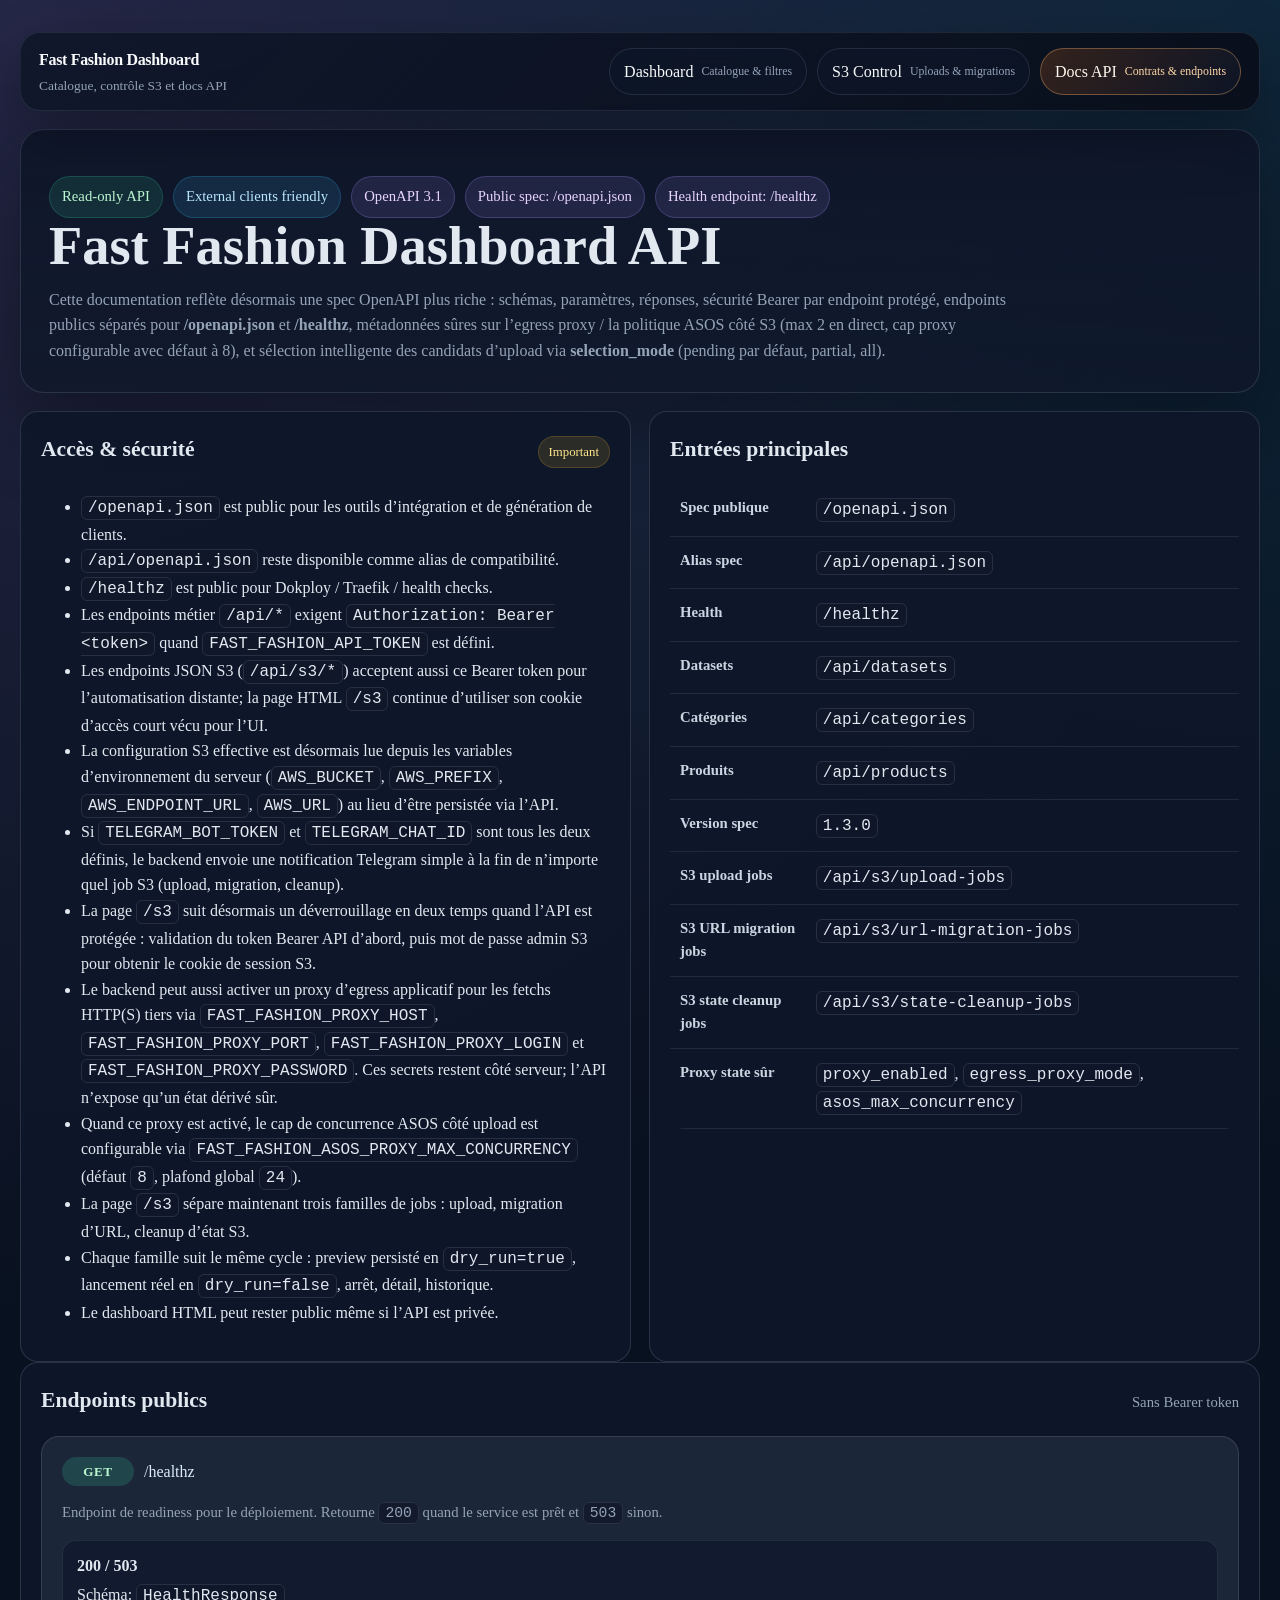
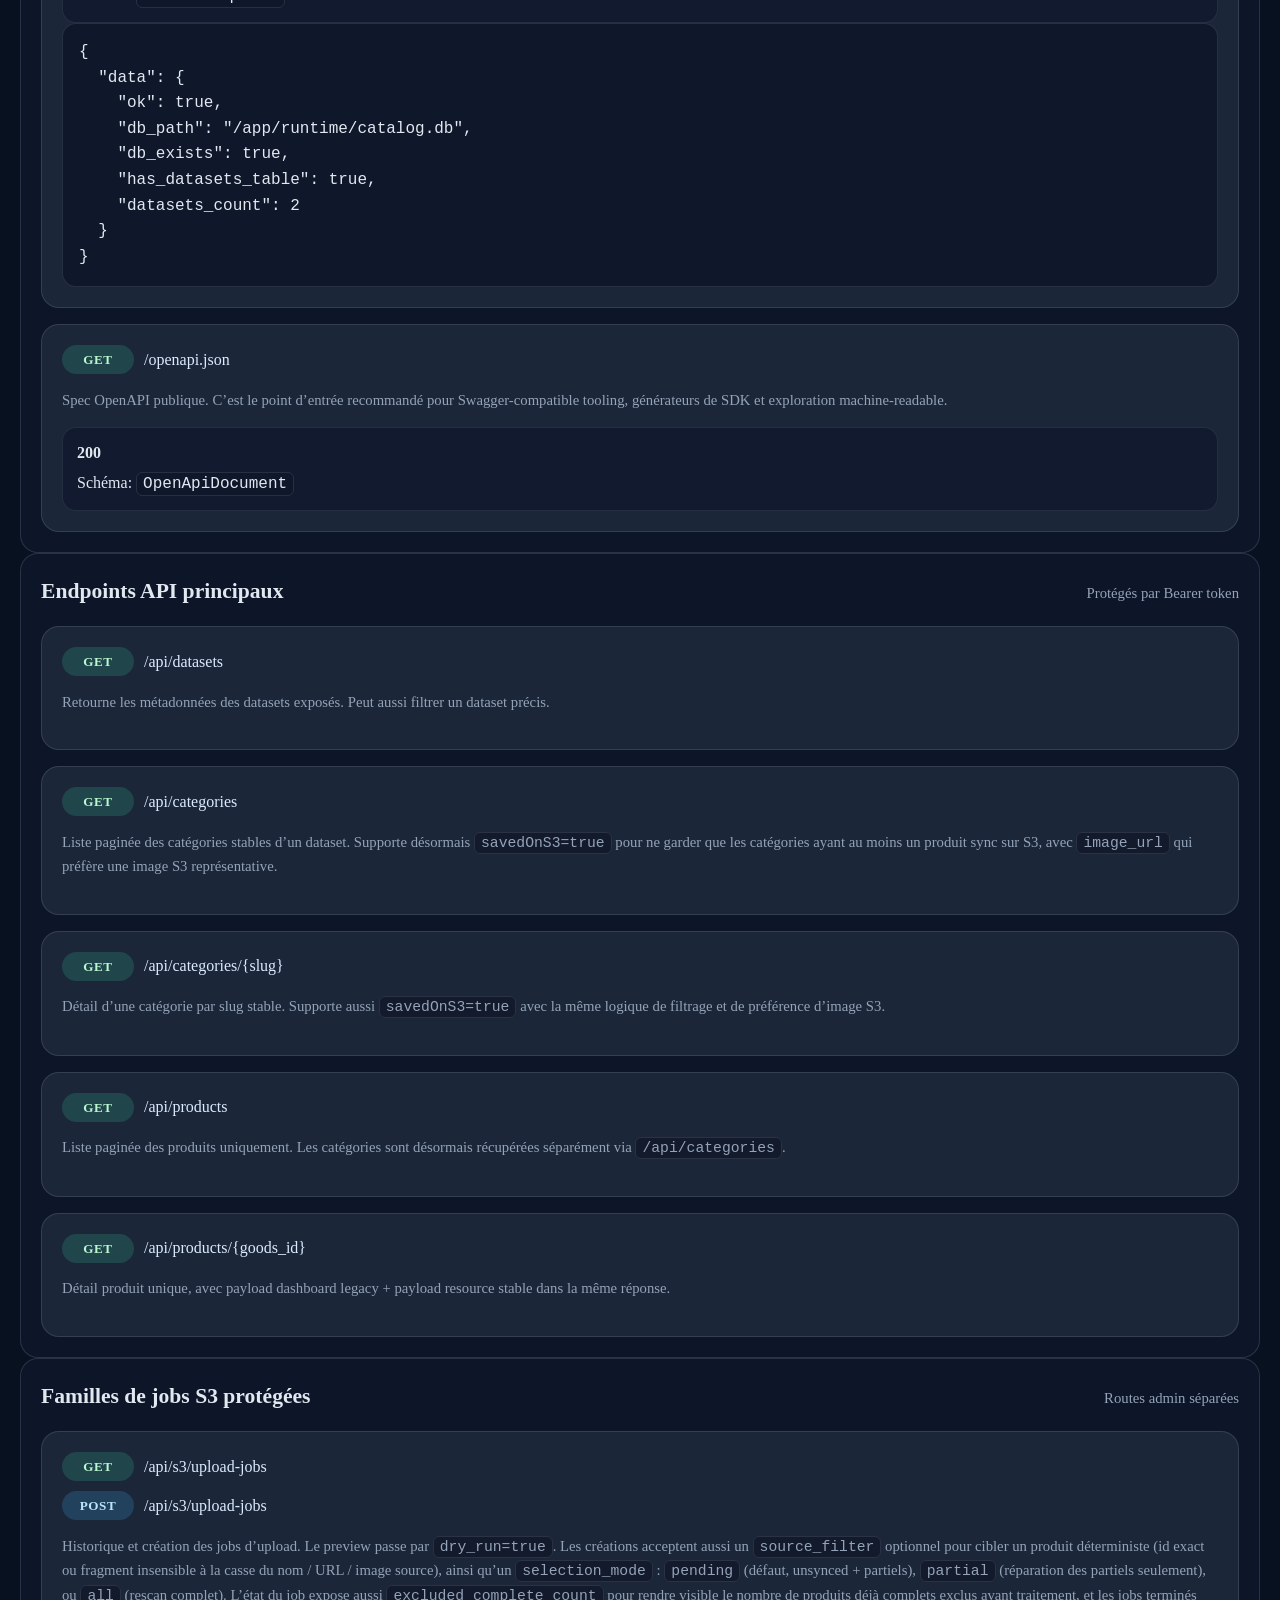
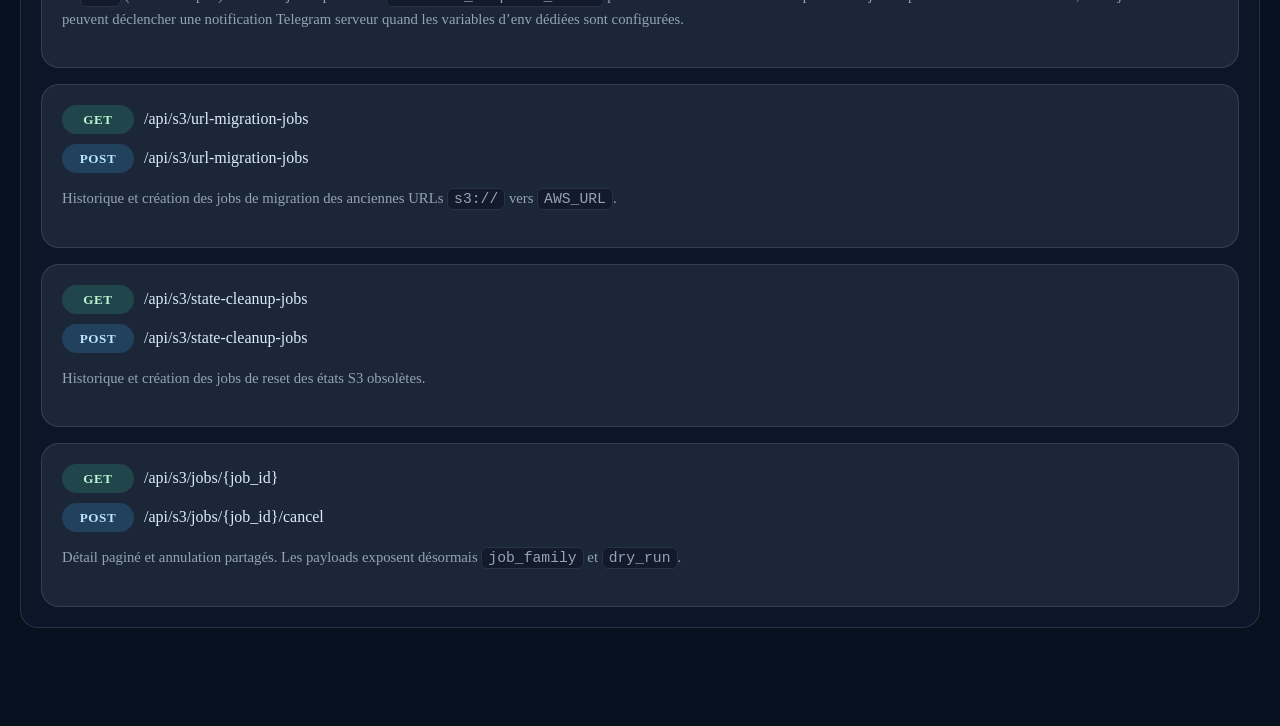
==== commit 4650bc27: "Improve S3 auth UX and Telegram job notifications" ====
--- a/docs.html
+++ b/docs.html
@@ -220,6 +220,7 @@
             <li>Les endpoints JSON S3 (<code class="inline">/api/s3/*</code>) acceptent aussi ce Bearer token pour l’automatisation distante; la page HTML <code class="inline">/s3</code> continue d’utiliser son cookie d’accès court vécu pour l’UI.</li>
             <li>La configuration S3 effective est désormais lue depuis les variables d’environnement du serveur (<code class="inline">AWS_BUCKET</code>, <code class="inline">AWS_PREFIX</code>, <code class="inline">AWS_ENDPOINT_URL</code>, <code class="inline">AWS_URL</code>) au lieu d’être persistée via l’API.</li>
             <li>Si <code class="inline">TELEGRAM_BOT_TOKEN</code> et <code class="inline">TELEGRAM_CHAT_ID</code> sont tous les deux définis, le backend envoie une notification Telegram simple à la fin de n’importe quel job S3 (upload, migration, cleanup).</li>
+            <li>La page <code class="inline">/s3</code> suit désormais un déverrouillage en deux temps quand l’API est protégée : validation du token Bearer API d’abord, puis mot de passe admin S3 pour obtenir le cookie de session S3.</li>
             <li>Le backend peut aussi activer un proxy d’egress applicatif pour les fetchs HTTP(S) tiers via <code class="inline">FAST_FASHION_PROXY_HOST</code>, <code class="inline">FAST_FASHION_PROXY_PORT</code>, <code class="inline">FAST_FASHION_PROXY_LOGIN</code> et <code class="inline">FAST_FASHION_PROXY_PASSWORD</code>. Ces secrets restent côté serveur; l’API n’expose qu’un état dérivé sûr.</li>
             <li>Quand ce proxy est activé, le cap de concurrence ASOS côté upload est configurable via <code class="inline">FAST_FASHION_ASOS_PROXY_MAX_CONCURRENCY</code> (défaut <code class="inline">8</code>, plafond global <code class="inline">24</code>).</li>
             <li>La page <code class="inline">/s3</code> sépare maintenant trois familles de jobs : upload, migration d’URL, cleanup d’état S3.</li>
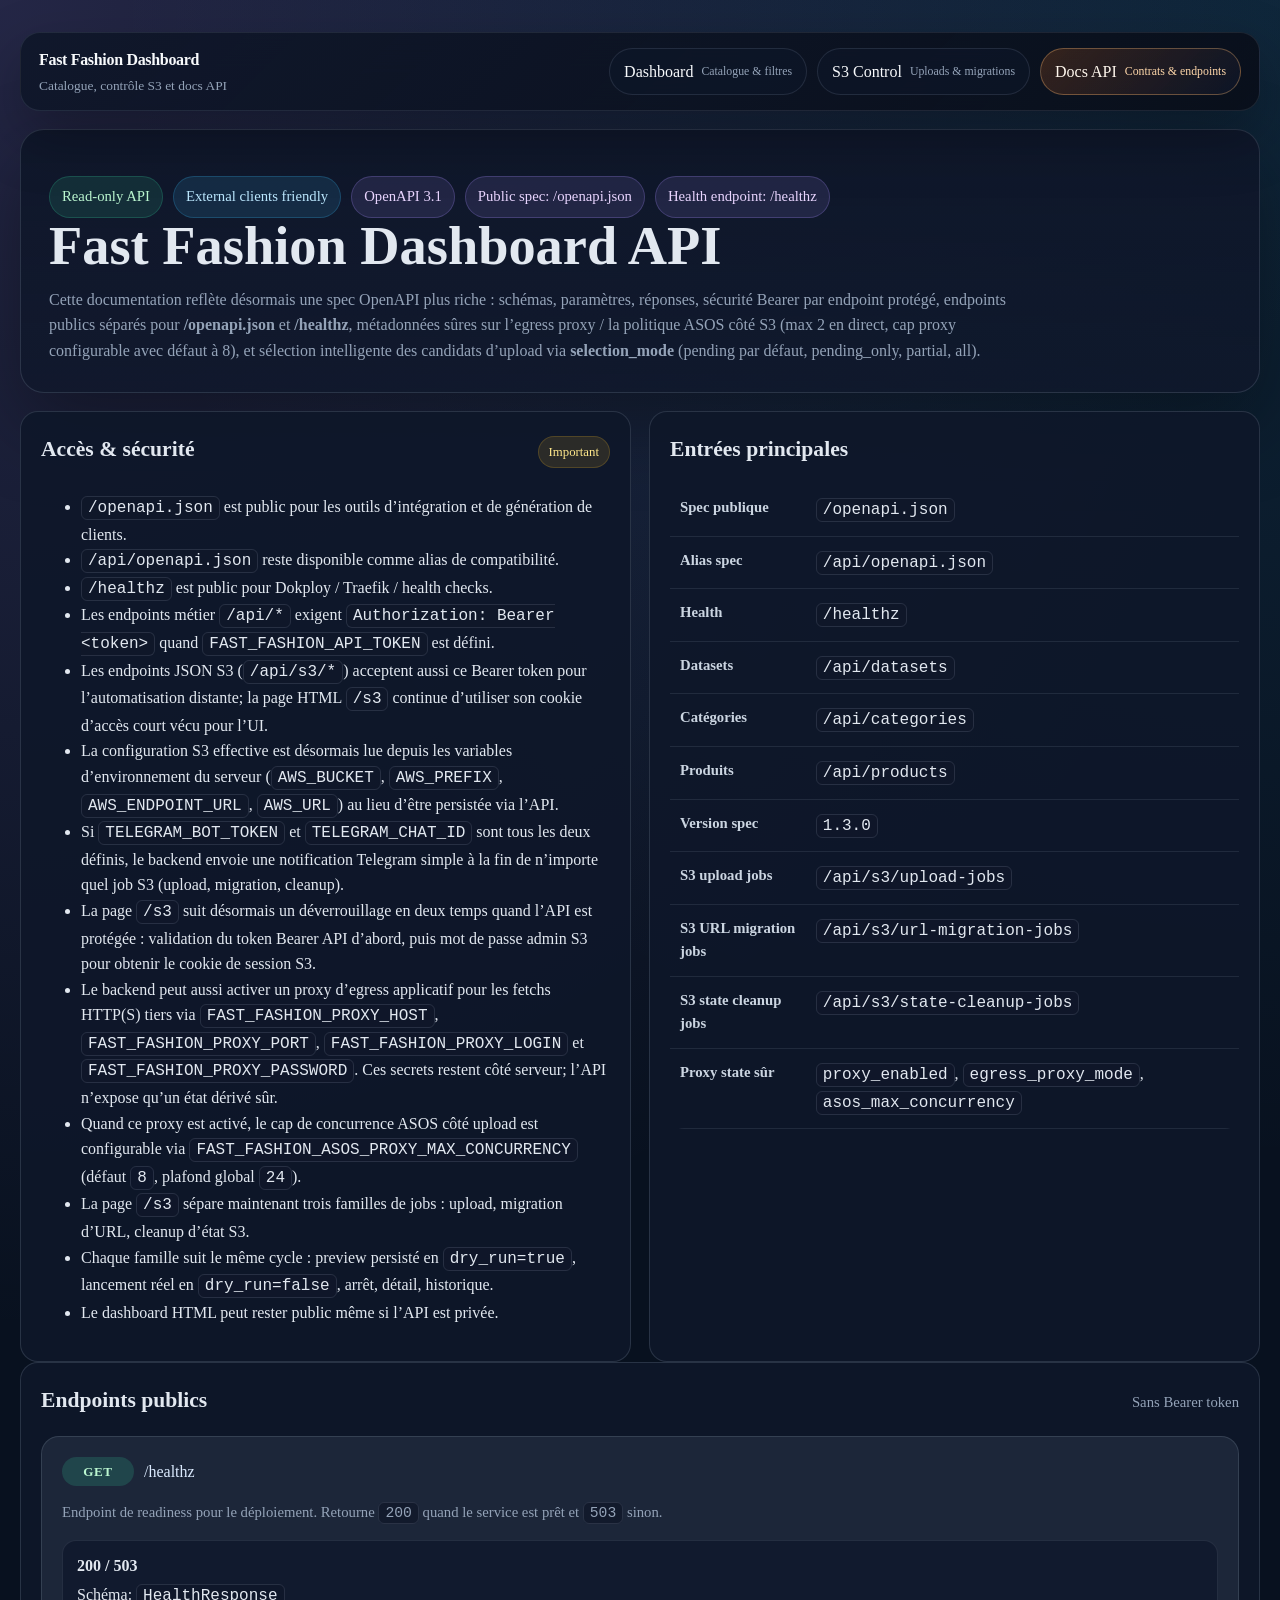
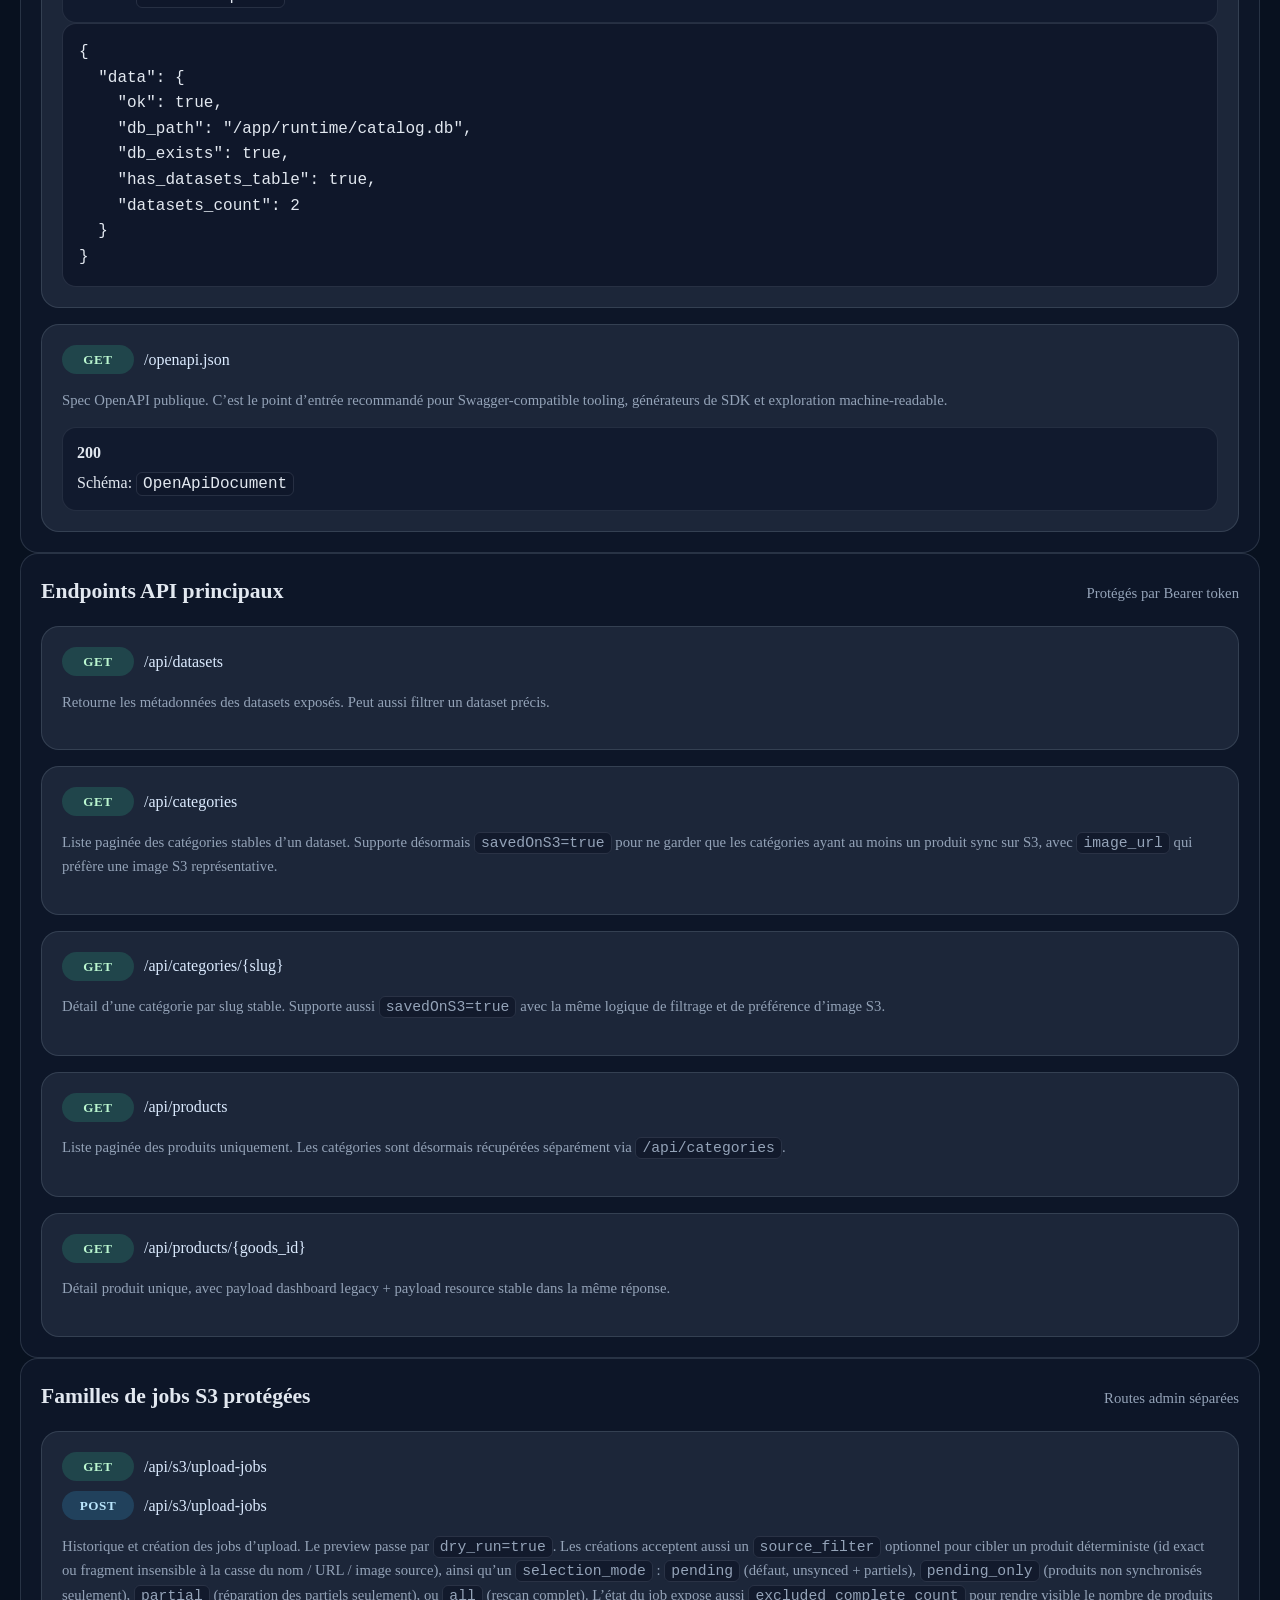
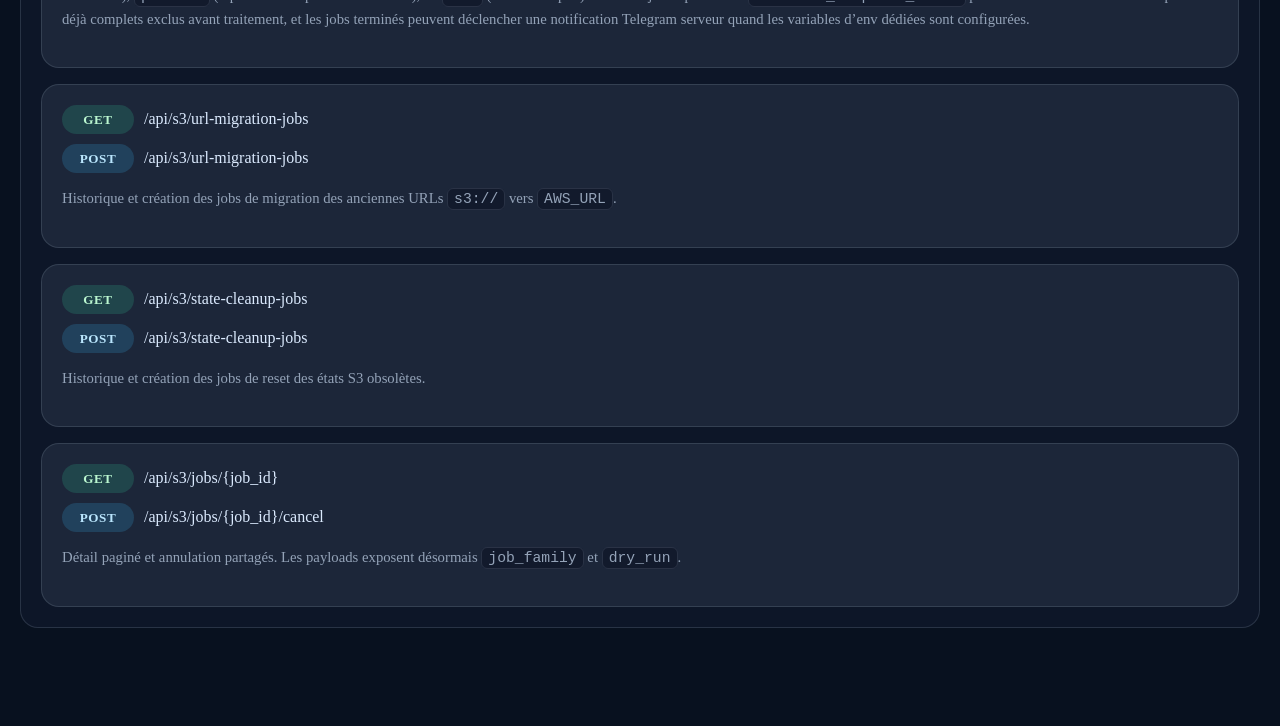
==== commit 84f006ad: "Add pending-only S3 upload selection mode" ====
--- a/docs.html
+++ b/docs.html
@@ -202,7 +202,7 @@
         <p>
           Cette documentation reflète désormais une spec OpenAPI plus riche : schémas, paramètres, réponses, sécurité Bearer par endpoint protégé,
           endpoints publics séparés pour <strong>/openapi.json</strong> et <strong>/healthz</strong>, métadonnées sûres sur l’egress proxy / la politique ASOS côté S3 (max 2 en direct, cap proxy configurable avec défaut à 8),
-          et sélection intelligente des candidats d’upload via <strong>selection_mode</strong> (pending par défaut, partial, all).
+          et sélection intelligente des candidats d’upload via <strong>selection_mode</strong> (pending par défaut, pending_only, partial, all).
         </p>
       </section>
 
@@ -322,7 +322,7 @@
           <article class="card" style="background: var(--panel-2);">
             <div class="endpoint"><span class="method get">GET</span><span class="path">/api/s3/upload-jobs</span></div>
             <div class="endpoint"><span class="method post">POST</span><span class="path">/api/s3/upload-jobs</span></div>
-            <p class="muted small">Historique et création des jobs d’upload. Le preview passe par <code class="inline">dry_run=true</code>. Les créations acceptent aussi un <code class="inline">source_filter</code> optionnel pour cibler un produit déterministe (id exact ou fragment insensible à la casse du nom / URL / image source), ainsi qu’un <code class="inline">selection_mode</code> : <code class="inline">pending</code> (défaut, unsynced + partiels), <code class="inline">partial</code> (réparation des partiels seulement), ou <code class="inline">all</code> (rescan complet). L’état du job expose aussi <code class="inline">excluded_complete_count</code> pour rendre visible le nombre de produits déjà complets exclus avant traitement, et les jobs terminés peuvent déclencher une notification Telegram serveur quand les variables d’env dédiées sont configurées.</p>
+            <p class="muted small">Historique et création des jobs d’upload. Le preview passe par <code class="inline">dry_run=true</code>. Les créations acceptent aussi un <code class="inline">source_filter</code> optionnel pour cibler un produit déterministe (id exact ou fragment insensible à la casse du nom / URL / image source), ainsi qu’un <code class="inline">selection_mode</code> : <code class="inline">pending</code> (défaut, unsynced + partiels), <code class="inline">pending_only</code> (produits non synchronisés seulement), <code class="inline">partial</code> (réparation des partiels seulement), ou <code class="inline">all</code> (rescan complet). L’état du job expose aussi <code class="inline">excluded_complete_count</code> pour rendre visible le nombre de produits déjà complets exclus avant traitement, et les jobs terminés peuvent déclencher une notification Telegram serveur quand les variables d’env dédiées sont configurées.</p>
           </article>
           <article class="card" style="background: var(--panel-2);">
             <div class="endpoint"><span class="method get">GET</span><span class="path">/api/s3/url-migration-jobs</span></div>
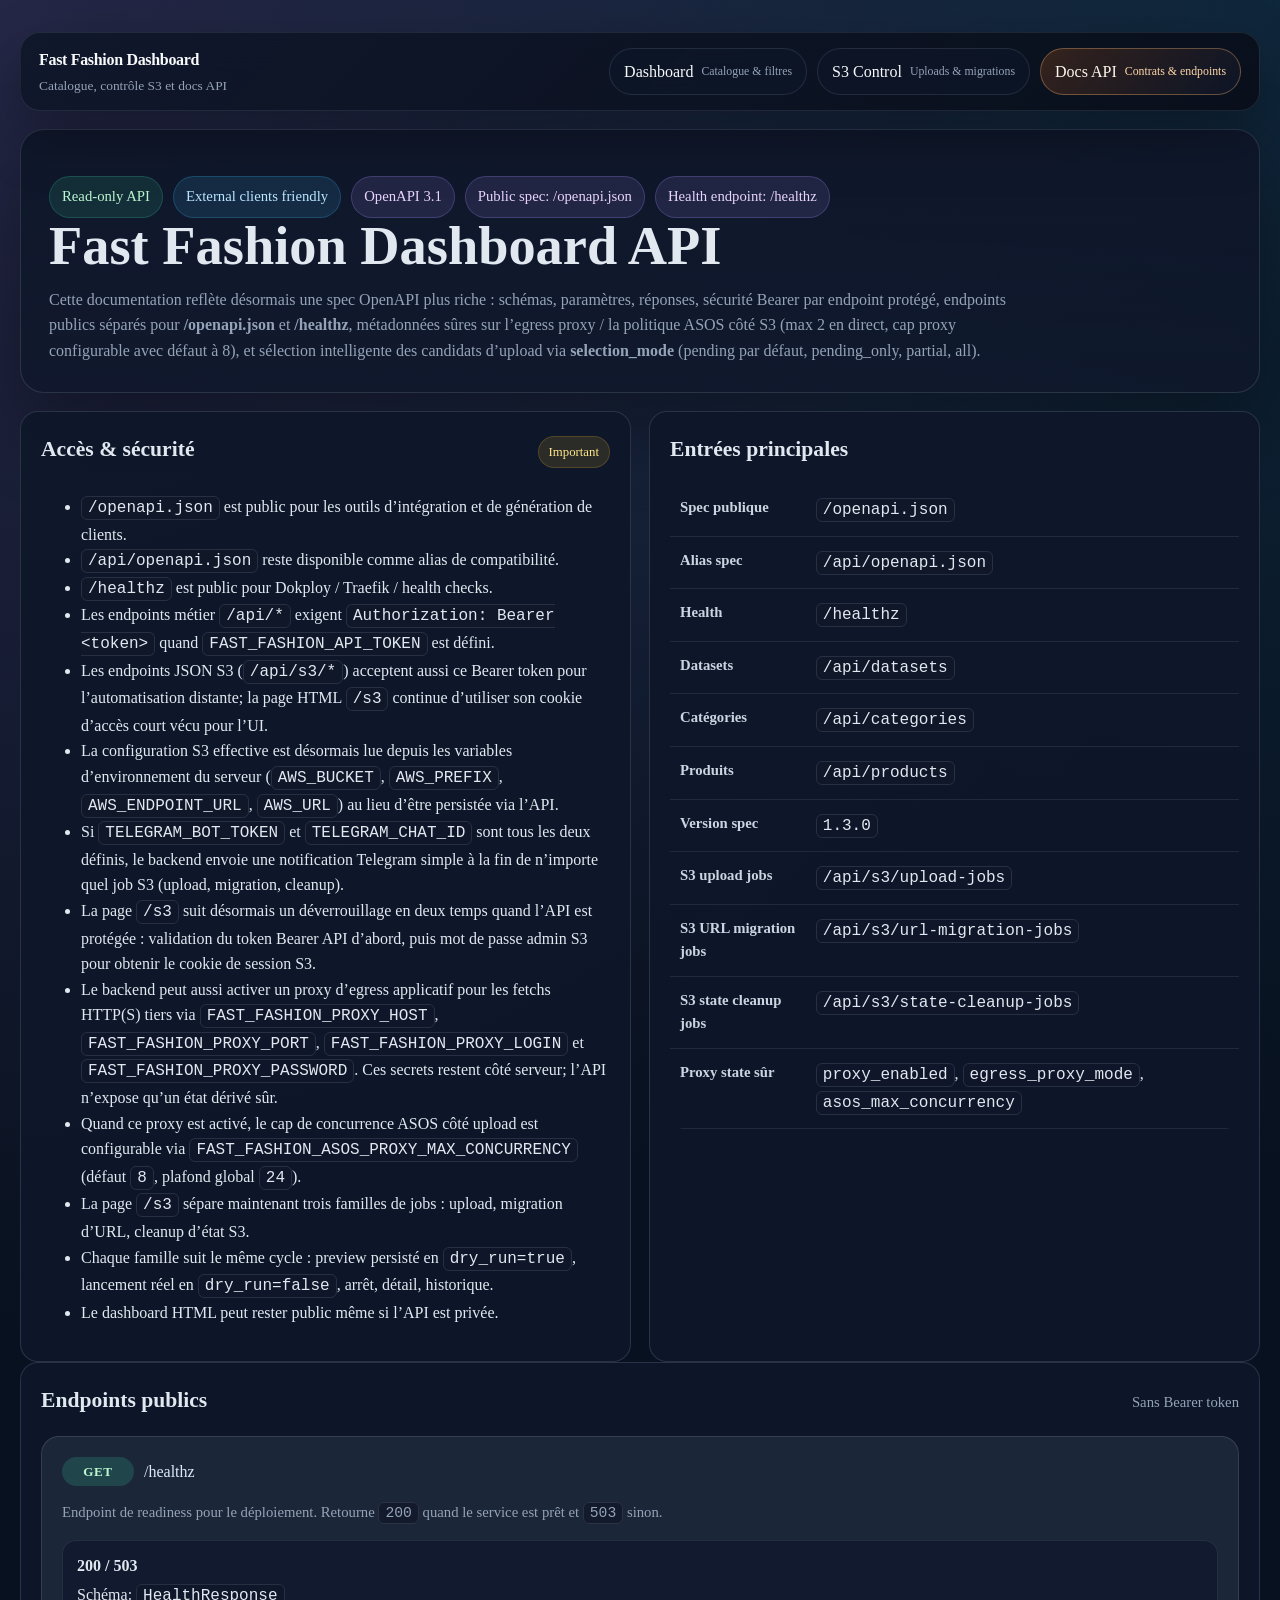
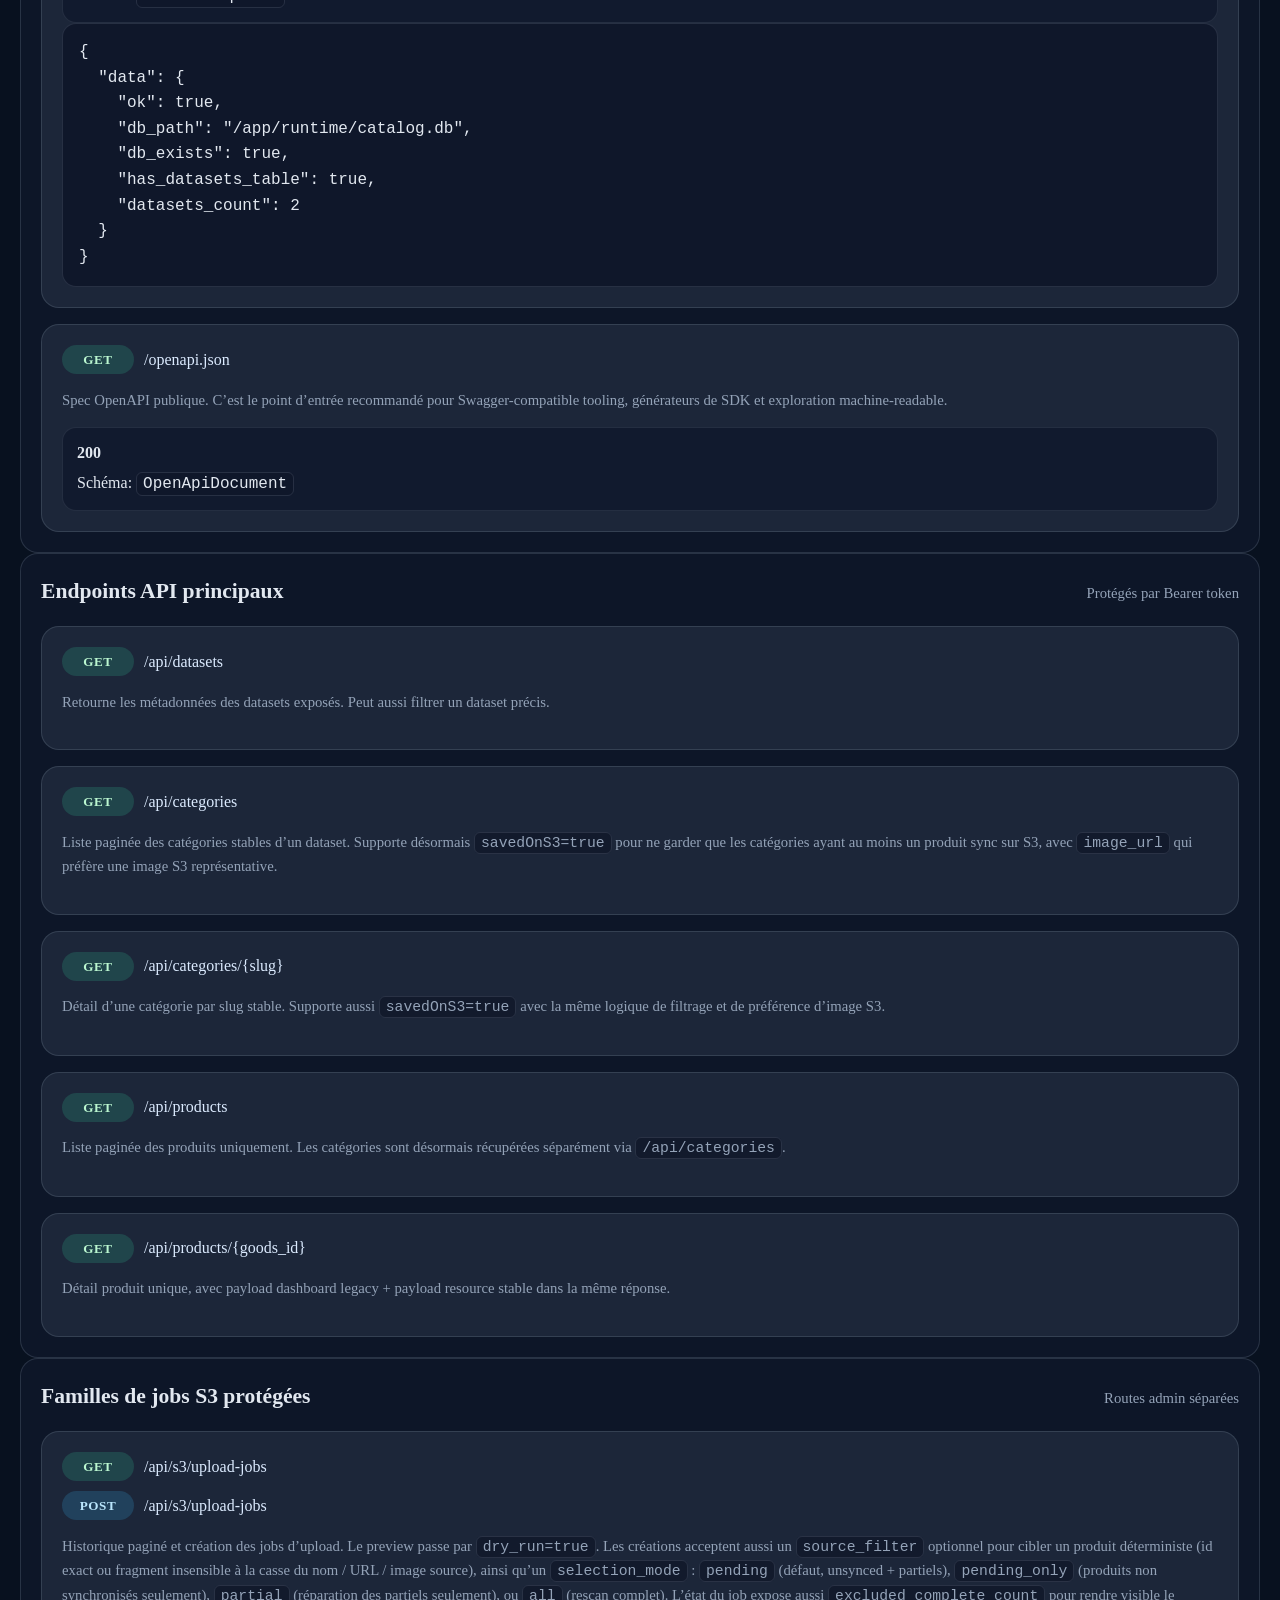
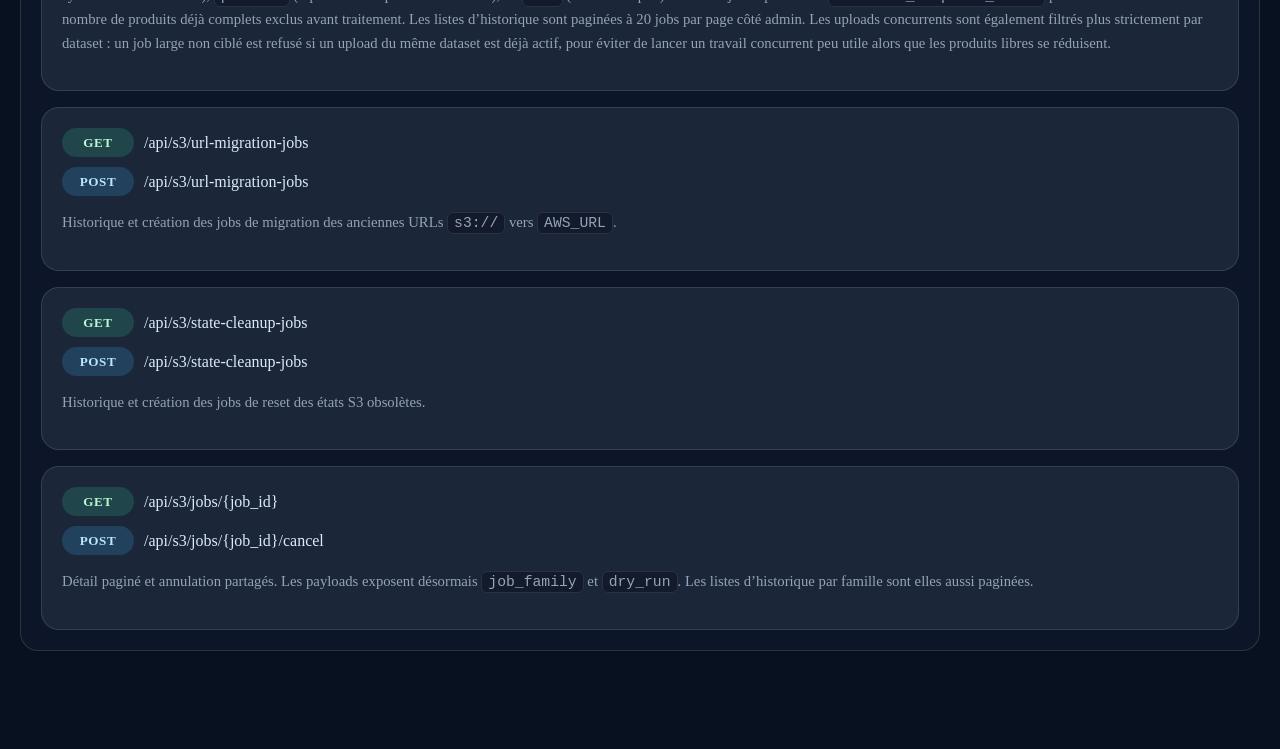
==== commit 0fa063de: "Guard concurrent S3 uploads and paginate job history" ====
--- a/docs.html
+++ b/docs.html
@@ -322,7 +322,7 @@
           <article class="card" style="background: var(--panel-2);">
             <div class="endpoint"><span class="method get">GET</span><span class="path">/api/s3/upload-jobs</span></div>
             <div class="endpoint"><span class="method post">POST</span><span class="path">/api/s3/upload-jobs</span></div>
-            <p class="muted small">Historique et création des jobs d’upload. Le preview passe par <code class="inline">dry_run=true</code>. Les créations acceptent aussi un <code class="inline">source_filter</code> optionnel pour cibler un produit déterministe (id exact ou fragment insensible à la casse du nom / URL / image source), ainsi qu’un <code class="inline">selection_mode</code> : <code class="inline">pending</code> (défaut, unsynced + partiels), <code class="inline">pending_only</code> (produits non synchronisés seulement), <code class="inline">partial</code> (réparation des partiels seulement), ou <code class="inline">all</code> (rescan complet). L’état du job expose aussi <code class="inline">excluded_complete_count</code> pour rendre visible le nombre de produits déjà complets exclus avant traitement, et les jobs terminés peuvent déclencher une notification Telegram serveur quand les variables d’env dédiées sont configurées.</p>
+            <p class="muted small">Historique paginé et création des jobs d’upload. Le preview passe par <code class="inline">dry_run=true</code>. Les créations acceptent aussi un <code class="inline">source_filter</code> optionnel pour cibler un produit déterministe (id exact ou fragment insensible à la casse du nom / URL / image source), ainsi qu’un <code class="inline">selection_mode</code> : <code class="inline">pending</code> (défaut, unsynced + partiels), <code class="inline">pending_only</code> (produits non synchronisés seulement), <code class="inline">partial</code> (réparation des partiels seulement), ou <code class="inline">all</code> (rescan complet). L’état du job expose aussi <code class="inline">excluded_complete_count</code> pour rendre visible le nombre de produits déjà complets exclus avant traitement. Les listes d’historique sont paginées à 20 jobs par page côté admin. Les uploads concurrents sont également filtrés plus strictement par dataset : un job large non ciblé est refusé si un upload du même dataset est déjà actif, pour éviter de lancer un travail concurrent peu utile alors que les produits libres se réduisent.</p>
           </article>
           <article class="card" style="background: var(--panel-2);">
             <div class="endpoint"><span class="method get">GET</span><span class="path">/api/s3/url-migration-jobs</span></div>
@@ -337,7 +337,7 @@
           <article class="card" style="background: var(--panel-2);">
             <div class="endpoint"><span class="method get">GET</span><span class="path">/api/s3/jobs/{job_id}</span></div>
             <div class="endpoint"><span class="method post">POST</span><span class="path">/api/s3/jobs/{job_id}/cancel</span></div>
-            <p class="muted small">Détail paginé et annulation partagés. Les payloads exposent désormais <code class="inline">job_family</code> et <code class="inline">dry_run</code>.</p>
+            <p class="muted small">Détail paginé et annulation partagés. Les payloads exposent désormais <code class="inline">job_family</code> et <code class="inline">dry_run</code>. Les listes d’historique par famille sont elles aussi paginées.</p>
           </article>
         </div>
       </section>
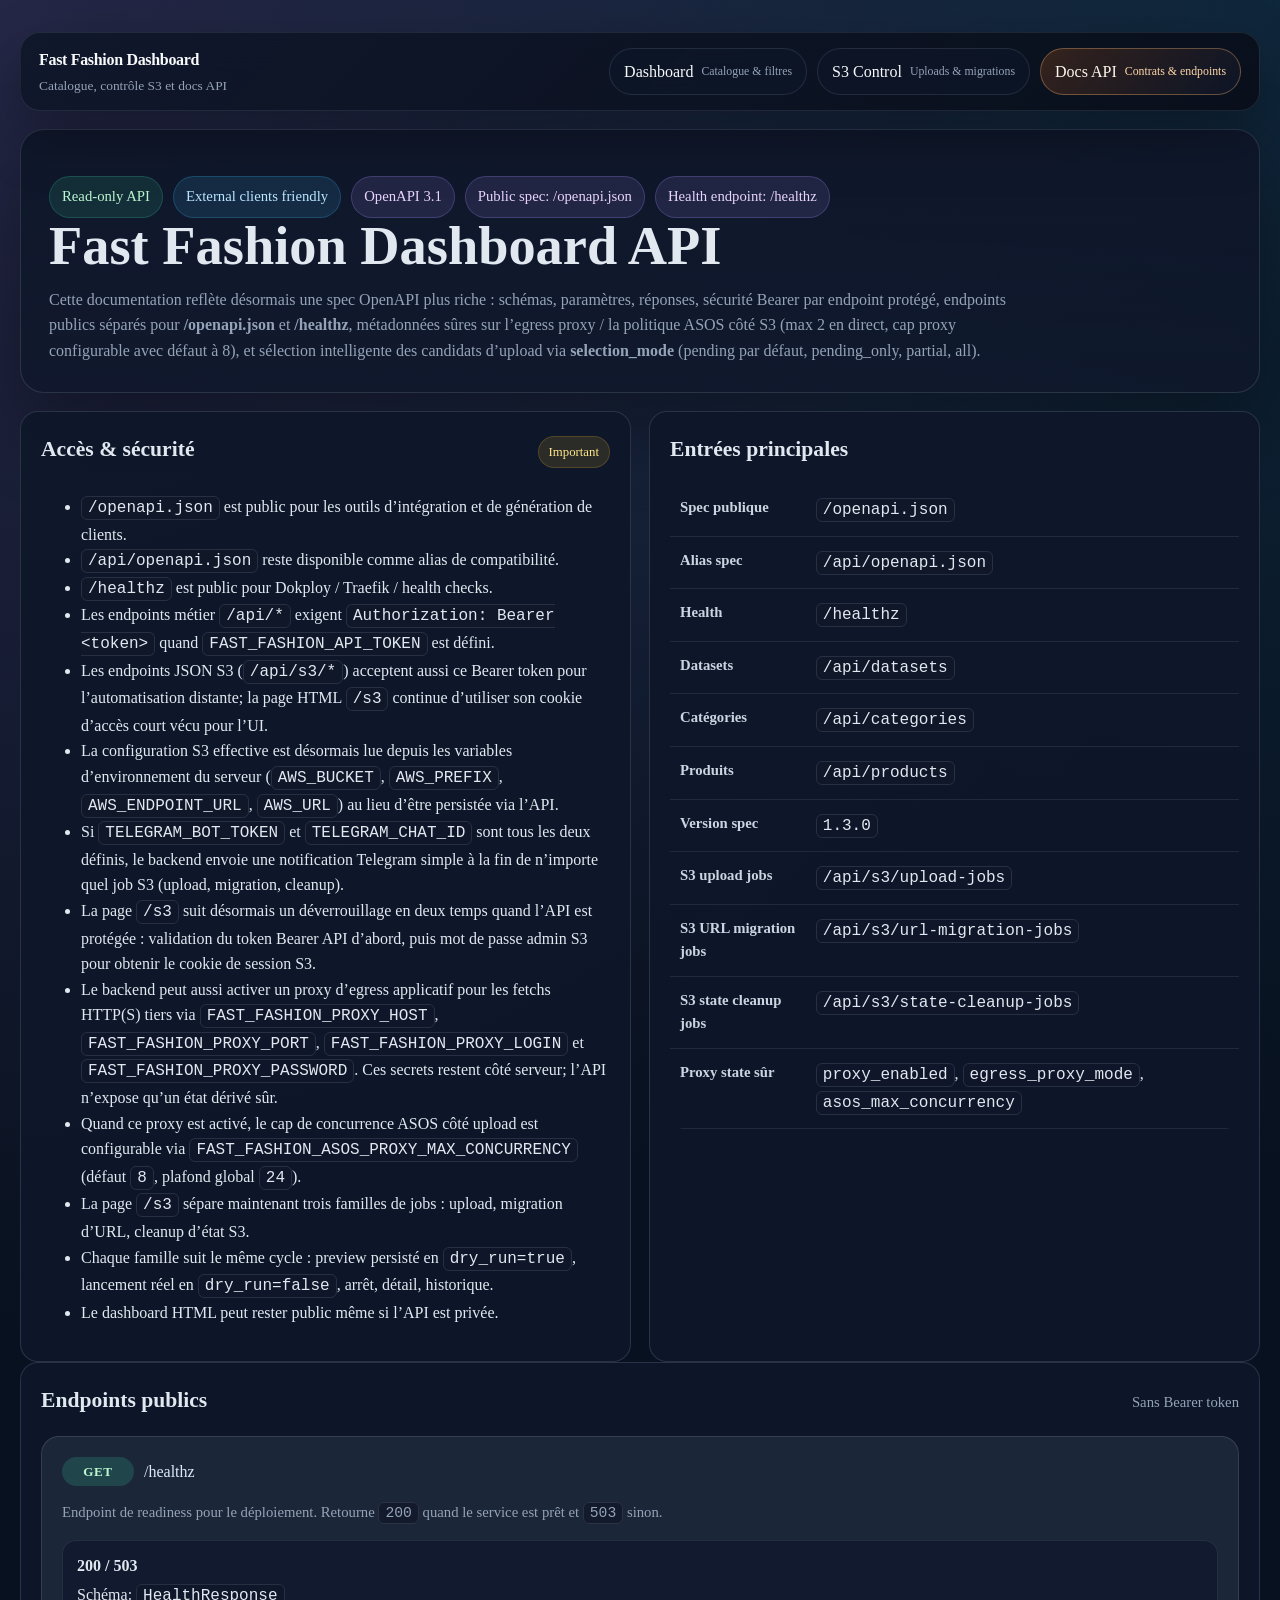
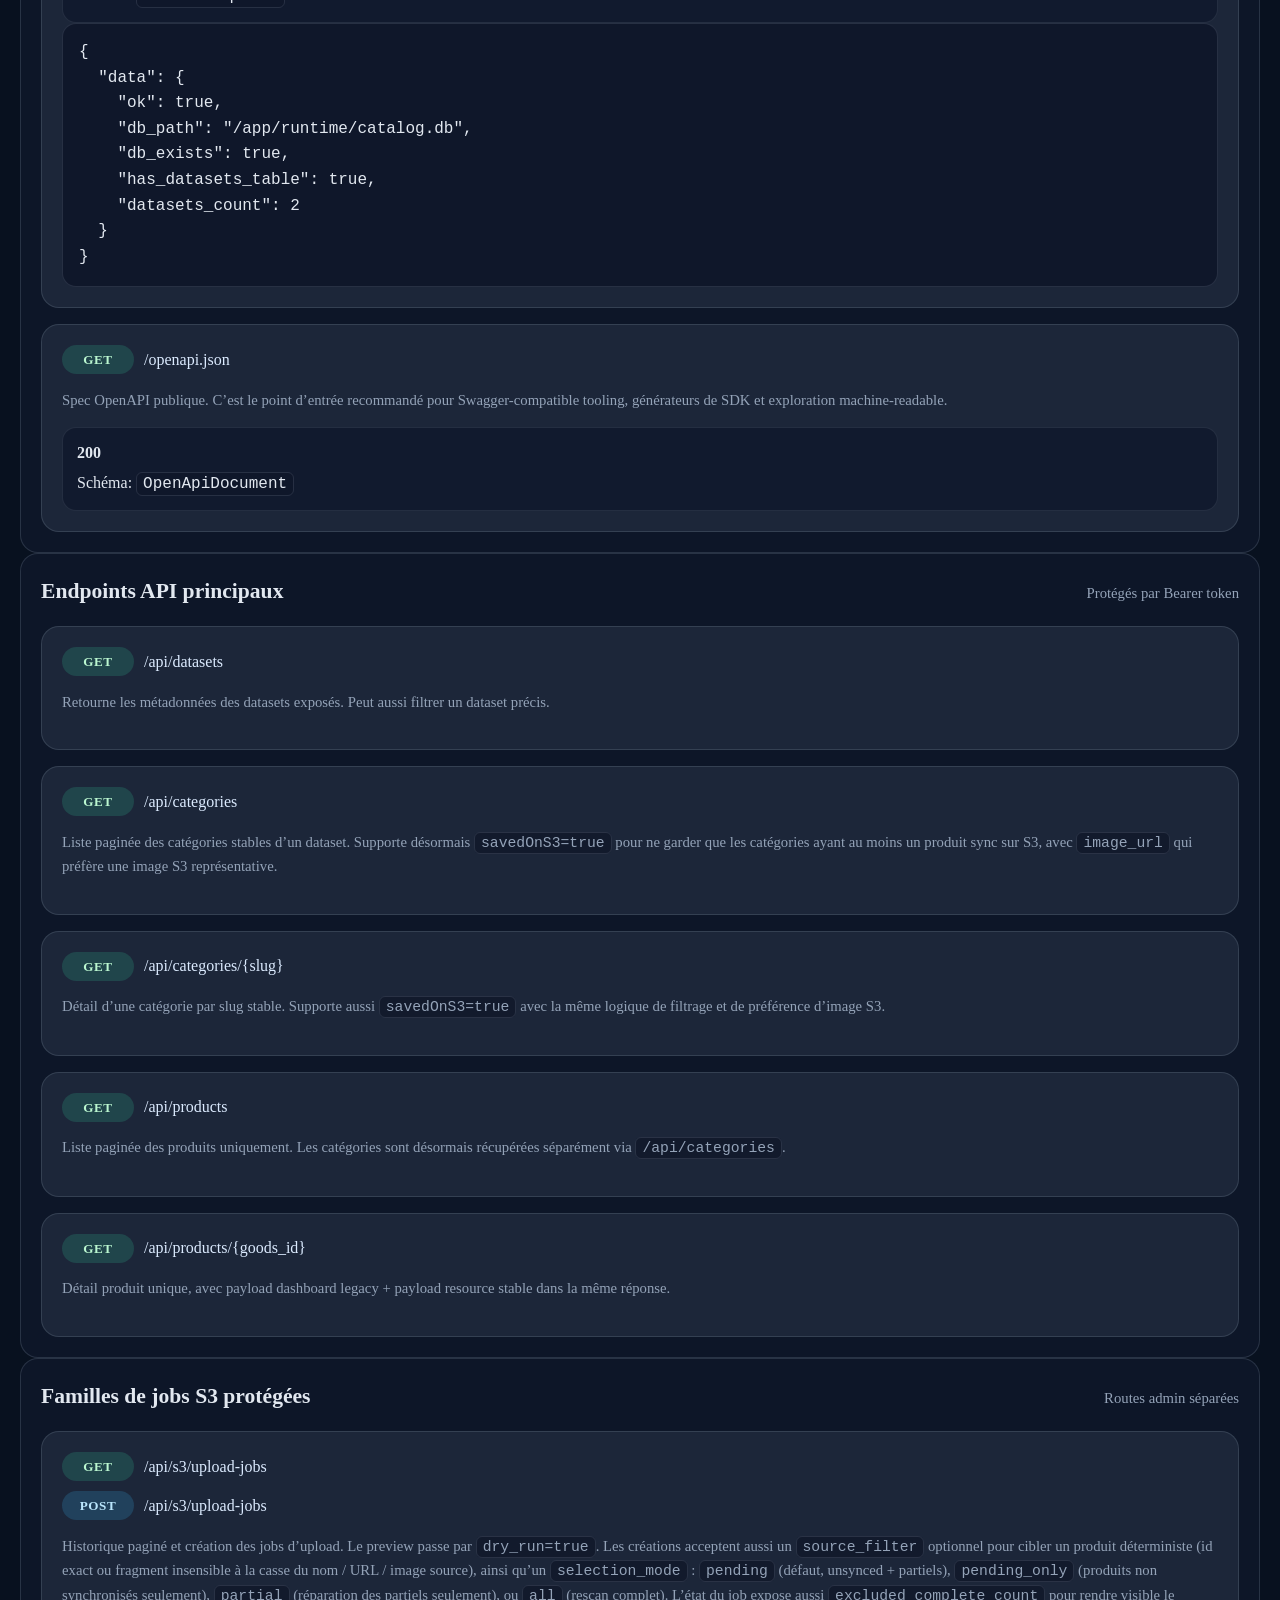
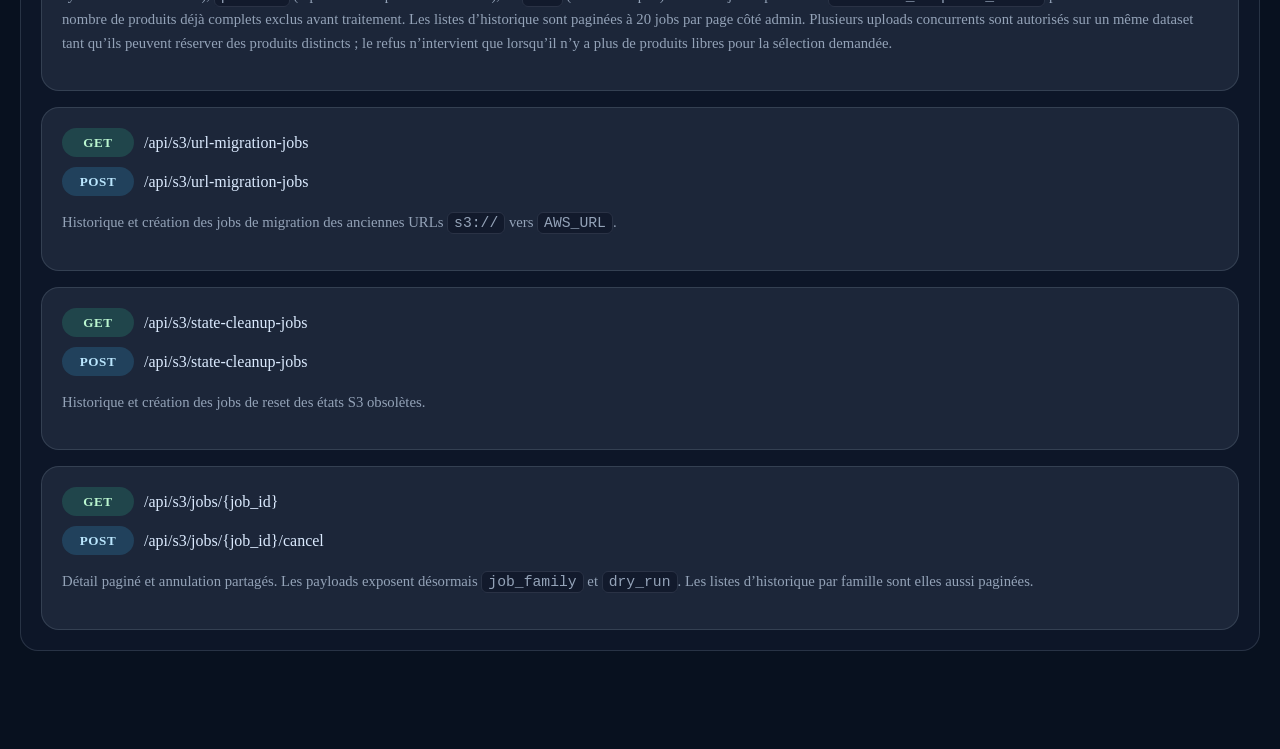
==== commit c17f2d38: "Allow concurrent S3 uploads on free products" ====
--- a/docs.html
+++ b/docs.html
@@ -322,7 +322,7 @@
           <article class="card" style="background: var(--panel-2);">
             <div class="endpoint"><span class="method get">GET</span><span class="path">/api/s3/upload-jobs</span></div>
             <div class="endpoint"><span class="method post">POST</span><span class="path">/api/s3/upload-jobs</span></div>
-            <p class="muted small">Historique paginé et création des jobs d’upload. Le preview passe par <code class="inline">dry_run=true</code>. Les créations acceptent aussi un <code class="inline">source_filter</code> optionnel pour cibler un produit déterministe (id exact ou fragment insensible à la casse du nom / URL / image source), ainsi qu’un <code class="inline">selection_mode</code> : <code class="inline">pending</code> (défaut, unsynced + partiels), <code class="inline">pending_only</code> (produits non synchronisés seulement), <code class="inline">partial</code> (réparation des partiels seulement), ou <code class="inline">all</code> (rescan complet). L’état du job expose aussi <code class="inline">excluded_complete_count</code> pour rendre visible le nombre de produits déjà complets exclus avant traitement. Les listes d’historique sont paginées à 20 jobs par page côté admin. Les uploads concurrents sont également filtrés plus strictement par dataset : un job large non ciblé est refusé si un upload du même dataset est déjà actif, pour éviter de lancer un travail concurrent peu utile alors que les produits libres se réduisent.</p>
+            <p class="muted small">Historique paginé et création des jobs d’upload. Le preview passe par <code class="inline">dry_run=true</code>. Les créations acceptent aussi un <code class="inline">source_filter</code> optionnel pour cibler un produit déterministe (id exact ou fragment insensible à la casse du nom / URL / image source), ainsi qu’un <code class="inline">selection_mode</code> : <code class="inline">pending</code> (défaut, unsynced + partiels), <code class="inline">pending_only</code> (produits non synchronisés seulement), <code class="inline">partial</code> (réparation des partiels seulement), ou <code class="inline">all</code> (rescan complet). L’état du job expose aussi <code class="inline">excluded_complete_count</code> pour rendre visible le nombre de produits déjà complets exclus avant traitement. Les listes d’historique sont paginées à 20 jobs par page côté admin. Plusieurs uploads concurrents sont autorisés sur un même dataset tant qu’ils peuvent réserver des produits distincts ; le refus n’intervient que lorsqu’il n’y a plus de produits libres pour la sélection demandée.</p>
           </article>
           <article class="card" style="background: var(--panel-2);">
             <div class="endpoint"><span class="method get">GET</span><span class="path">/api/s3/url-migration-jobs</span></div>
